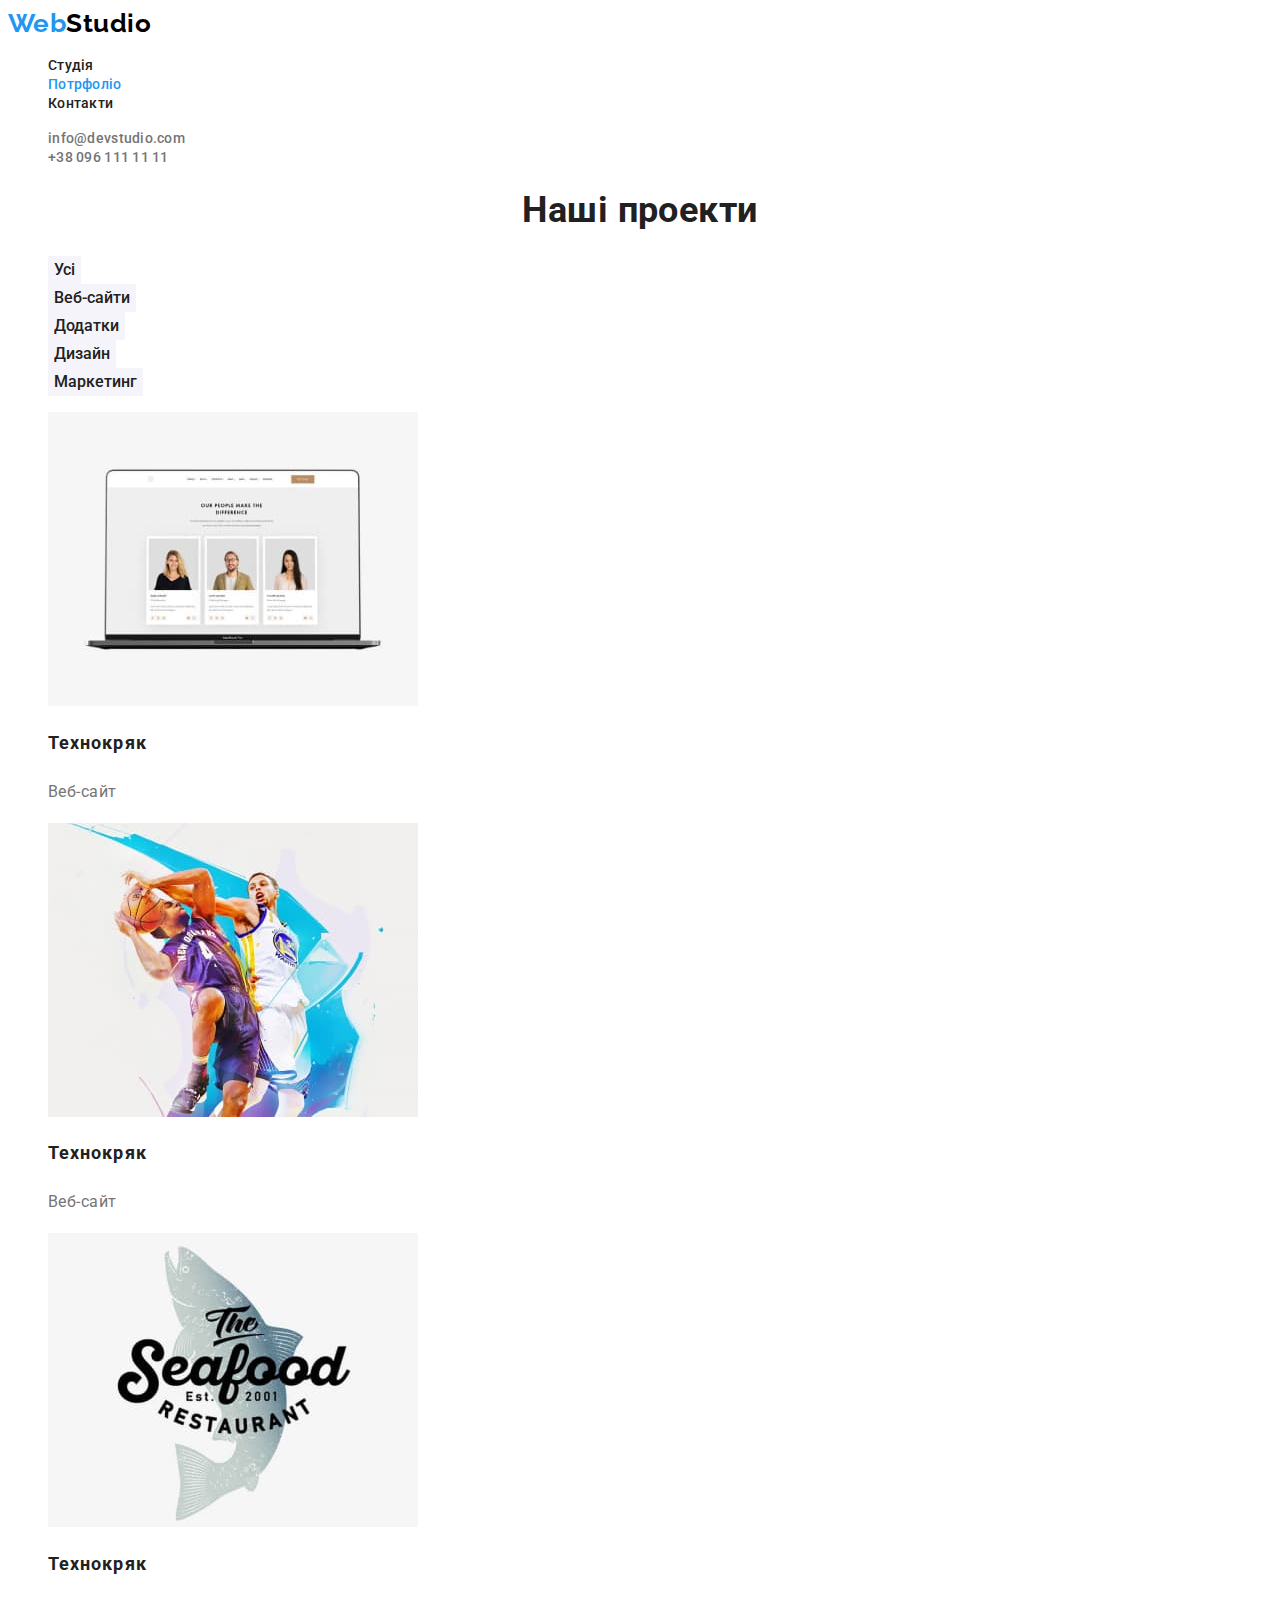
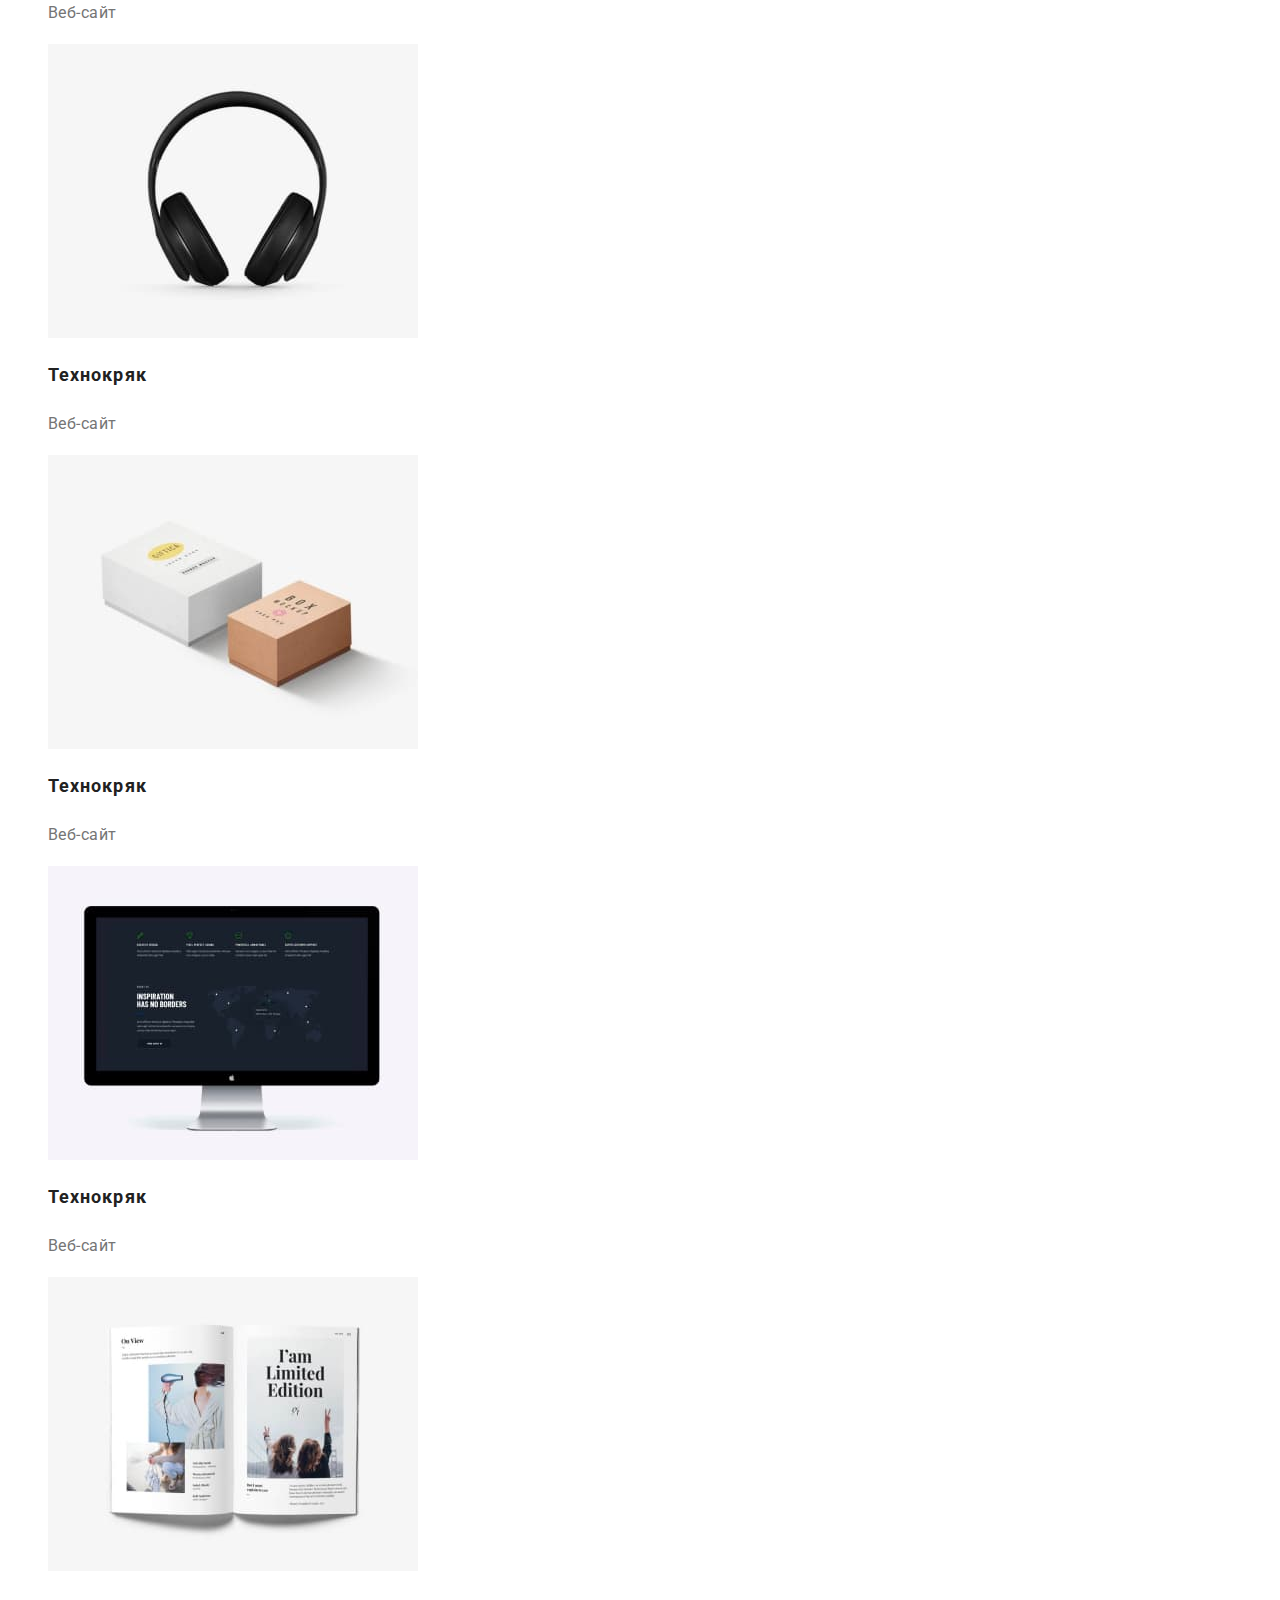
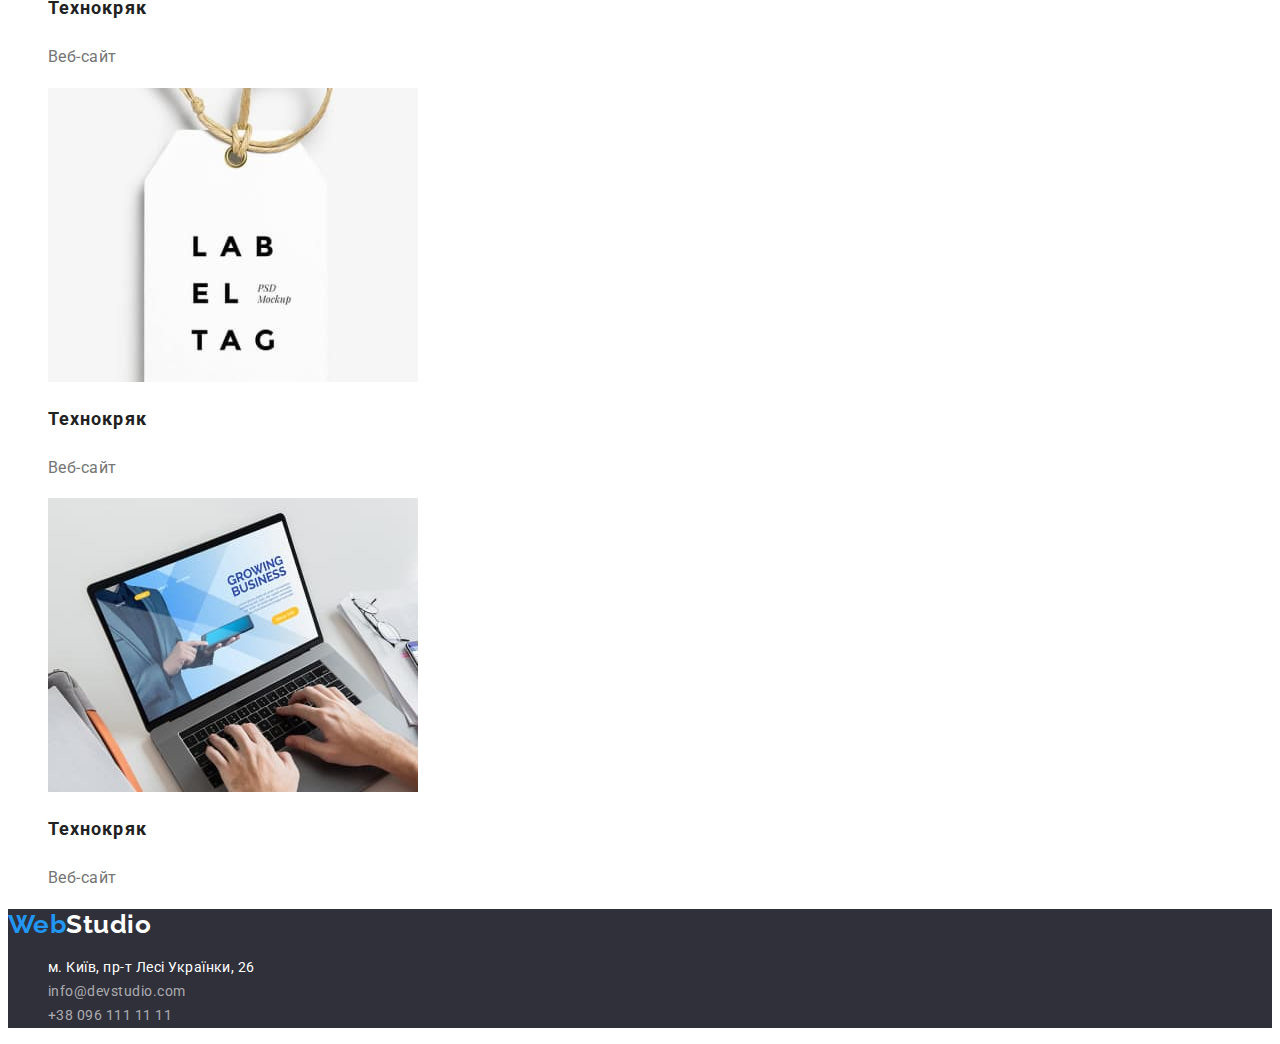
==== portfolio.html @ acb6201a "добавлена копия репозитория" ====
<!DOCTYPE html>
<html lang="uk">
  <head>
    <meta charset="UTF-8" />
    <meta http-equiv="X-UA-Compatible" content="IE=edge" />
    <meta name="viewport" content="width=device-width, initial-scale=1.0" />
    <title>Portfolio</title>
    <link
      href="https://fonts.googleapis.com/css2?family=Raleway:wght@700&family=Roboto:wght@400;500;700;900&display=swap"
      rel="stylesheet"
    />
    <link rel="stylesheet" href="./css/styles.css" />
  </head>
  <body>
    <header>
      <a href="#" class="logo"><span>Web</span>Studio</a>
      <nav>
        <ul class="main-nav list">
          <li><a href="./index.html" class="link">Студія</a></li>
          <li>
            <a href="./portfolio.html" class="link active">Потрфоліо</a>
          </li>
          <li><a href="#" class="link">Контакти</a></li>
        </ul>
      </nav>
      <ul class="contacts list">
        <li>
          <a href="mailto:info@devstudio.com" class="contacts-link"
            >info@devstudio.com</a
          >
        </li>
        <li>
          <a href="tel:+380961111111" class="contacts-link"
            >+38 096 111 11 11</a
          >
        </li>
      </ul>
    </header>

    <main>
      <section class="section portfolio">
        <h1 class="section-title">Наші проекти</h1>
        <ul class="filter list">
          <li><button type="button" class="filter-btn">Усі</button></li>
          <li><button type="button" class="filter-btn">Веб-сайти</button></li>
          <li><button type="button" class="filter-btn">Додатки</button></li>
          <li><button type="button" class="filter-btn">Дизайн</button></li>
          <li><button type="button" class="filter-btn">Маркетинг</button></li>
        </ul>
        <ul class="portfolio-list list">
          <li>
            <a href="#">
              <img src="./image/portfolio/img1.jpg" alt="" width="370" />
              <h2 class="title">Технокряк</h2>
              <p>Веб-сайт</p>
            </a>
          </li>
          <li>
            <a href="#">
              <img src="./image/portfolio/img2.jpg" alt="" width="370" />
              <h2 class="title">Технокряк</h2>
              <p>Веб-сайт</p>
            </a>
          </li>
          <li>
            <a href="#">
              <img src="./image/portfolio/img3.jpg" alt="" width="370" />
              <h2 class="title">Технокряк</h2>
              <p>Веб-сайт</p>
            </a>
          </li>
          <li>
            <a href="#">
              <img src="./image/portfolio/img4.jpg" alt="" width="370" />
              <h2 class="title">Технокряк</h2>
              <p>Веб-сайт</p>
            </a>
          </li>
          <li>
            <a href="#">
              <img src="./image/portfolio/img5.jpg" alt="" width="370" />
              <h2 class="title">Технокряк</h2>
              <p>Веб-сайт</p>
            </a>
          </li>
          <li>
            <a href="#">
              <img src="./image/portfolio/img6.jpg" alt="" width="370" />
              <h2 class="title">Технокряк</h2>
              <p>Веб-сайт</p>
            </a>
          </li>
          <li>
            <a href="#">
              <img src="./image/portfolio/img7.jpg" alt="" width="370" />
              <h2 class="title">Технокряк</h2>
              <p>Веб-сайт</p>
            </a>
          </li>
          <li>
            <a href="#">
              <img src="./image/portfolio/img8.jpg" alt="" width="370" />
              <h2 class="title">Технокряк</h2>
              <p>Веб-сайт</p>
            </a>
          </li>
          <li>
            <a href="#">
              <img src="./image/portfolio/img9.jpg" alt="" width="370" />
              <h2 class="title">Технокряк</h2>
              <p>Веб-сайт</p>
            </a>
          </li>
        </ul>
      </section>
    </main>

    <footer class="footer">
      <a href="#" class="logo footer-logo"><span>Web</span>Studio</a>
      <address>
        <ul class="adress list">
          <li>
            <a
              href="https://goo.gl/maps/8N9khmtmoE5xAhKt7"
              target="_blank"
              rel="noopener noreferrer"
              class="link"
              >м. Київ, пр-т Лесі Українки, 26</a
            >
          </li>
          <li>
            <a href="mailto:info@devstudio.com" class="adress-link link"
              >info@devstudio.com</a
            >
          </li>
          <li>
            <a href="tel:+380961111111" class="adress-link link"
              >+38 096 111 11 11</a
            >
          </li>
        </ul>
      </address>
    </footer>
  </body>
</html>
---- css/styles.css ----
:root {
  --primary-text-color: #757575;
  --title-text-color: #212121;
  --accent-color: #2196f3;
  --white-color: #ffffff;
}

body {
  color: var(--primary-text-color);
  background-color: var(--white-color);
  font-family: Roboto, sans-serif;
  letter-spacing: 0.03em;
}

.list {
  list-style: none;
}

address {
  font-style: normal;
}

button {
  font-family: inherit;
}
/* header */

.logo {
  color: #000000;
  text-decoration: none;
  font-family: Raleway, sans-serif;
  font-weight: 700;
  font-size: 26px;
  line-height: 1.2;
}

.logo span {
  color: var(--accent-color);
}

.main-nav .link {
  color: var(--title-text-color);
  text-decoration: none;
  font-weight: 500;
  font-size: 14px;
  line-height: 1.14;
  letter-spacing: 0.02em;
}

.main-nav .link:hover,
.main-nav .link:focus {
  color: var(--accent-color);
}

.main-nav .active {
  color: var(--accent-color);
}

.contacts-link {
  color: var(--primary-text-color);
  text-decoration: none;
  font-weight: 500;
  font-size: 14px;
  line-height: 1.14;
  letter-spacing: 0.02em;
}

.contacts-link:hover {
  color: var(--accent-color);
}

/* hero */

.hero {
  background-color: #2f303a;
}

.hero-title {
  color: var(--white-color);
  font-family: 'Roboto';
  font-weight: 900;
  font-size: 44px;
  line-height: 1.36;
  text-align: center;
  letter-spacing: 0.06em;
  text-transform: uppercase;
}

.hero-btn {
  color: var(--white-color);
  background-color: var(--accent-color);
  cursor: pointer;
  font-weight: 700;
  font-size: 16px;
  line-height: 1.87;
  letter-spacing: 0.06em;
}

/* privilege */

.section-title {
  color: var(--title-text-color);
  font-family: 'Roboto';
  font-weight: 700;
  font-size: 36px;
  line-height: 1.16;
  text-align: center;
}

.privilege-title {
  color: var(--title-text-color);
  font-weight: 700;
  font-size: 14px;
  line-height: 1.14;
  text-transform: uppercase;
}

.privilege-text {
  font-family: 'Roboto';
  font-size: 14px;
  line-height: 1.71;
}

/* team */

.our-team {
  background-color: #f5f4fa;
}

.team-title {
  color: var(--title-text-color);
  font-weight: 500;
  font-size: 16px;
  line-height: 1.18;
}

.team-text {
  font-size: 16px;
  line-height: 1.18;
}

/* footer */

.footer {
  background-color: #2f303a;
}

.footer-logo {
  color: var(--white-color);
}

.adress .link {
  color: var(--white-color);
  text-decoration: none;
  font-size: 14px;
  line-height: 1.71;
}

.adress .link:hover {
  color: var(--accent-color);
}

.adress .adress-link {
  color: rgba(255, 255, 255, 0.6);
}

/* страница portfolio */

.portfolio {
  background-color: #ffffff;
}

.filter-btn {
  color: var(--title-text-color);
  background-color: #f5f4fa;
  cursor: pointer;
  border: none;
  font-weight: 500;
  font-size: 16px;
  line-height: 1.62;
}

.filter-btn:hover,
.filter-btn:focus {
  color: var(--white-color);
  background-color: var(--accent-color);
  border: none;
}

.portfolio-list .title {
  color: var(--title-text-color);
  font-weight: 700;
  font-size: 18px;
  line-height: 2;
  letter-spacing: 0.06em;
}

.portfolio-list a {
  text-decoration: none;
  color: inherit;
}

.portfolio-list p {
  font-size: 16px;
  line-height: 1.87;
}
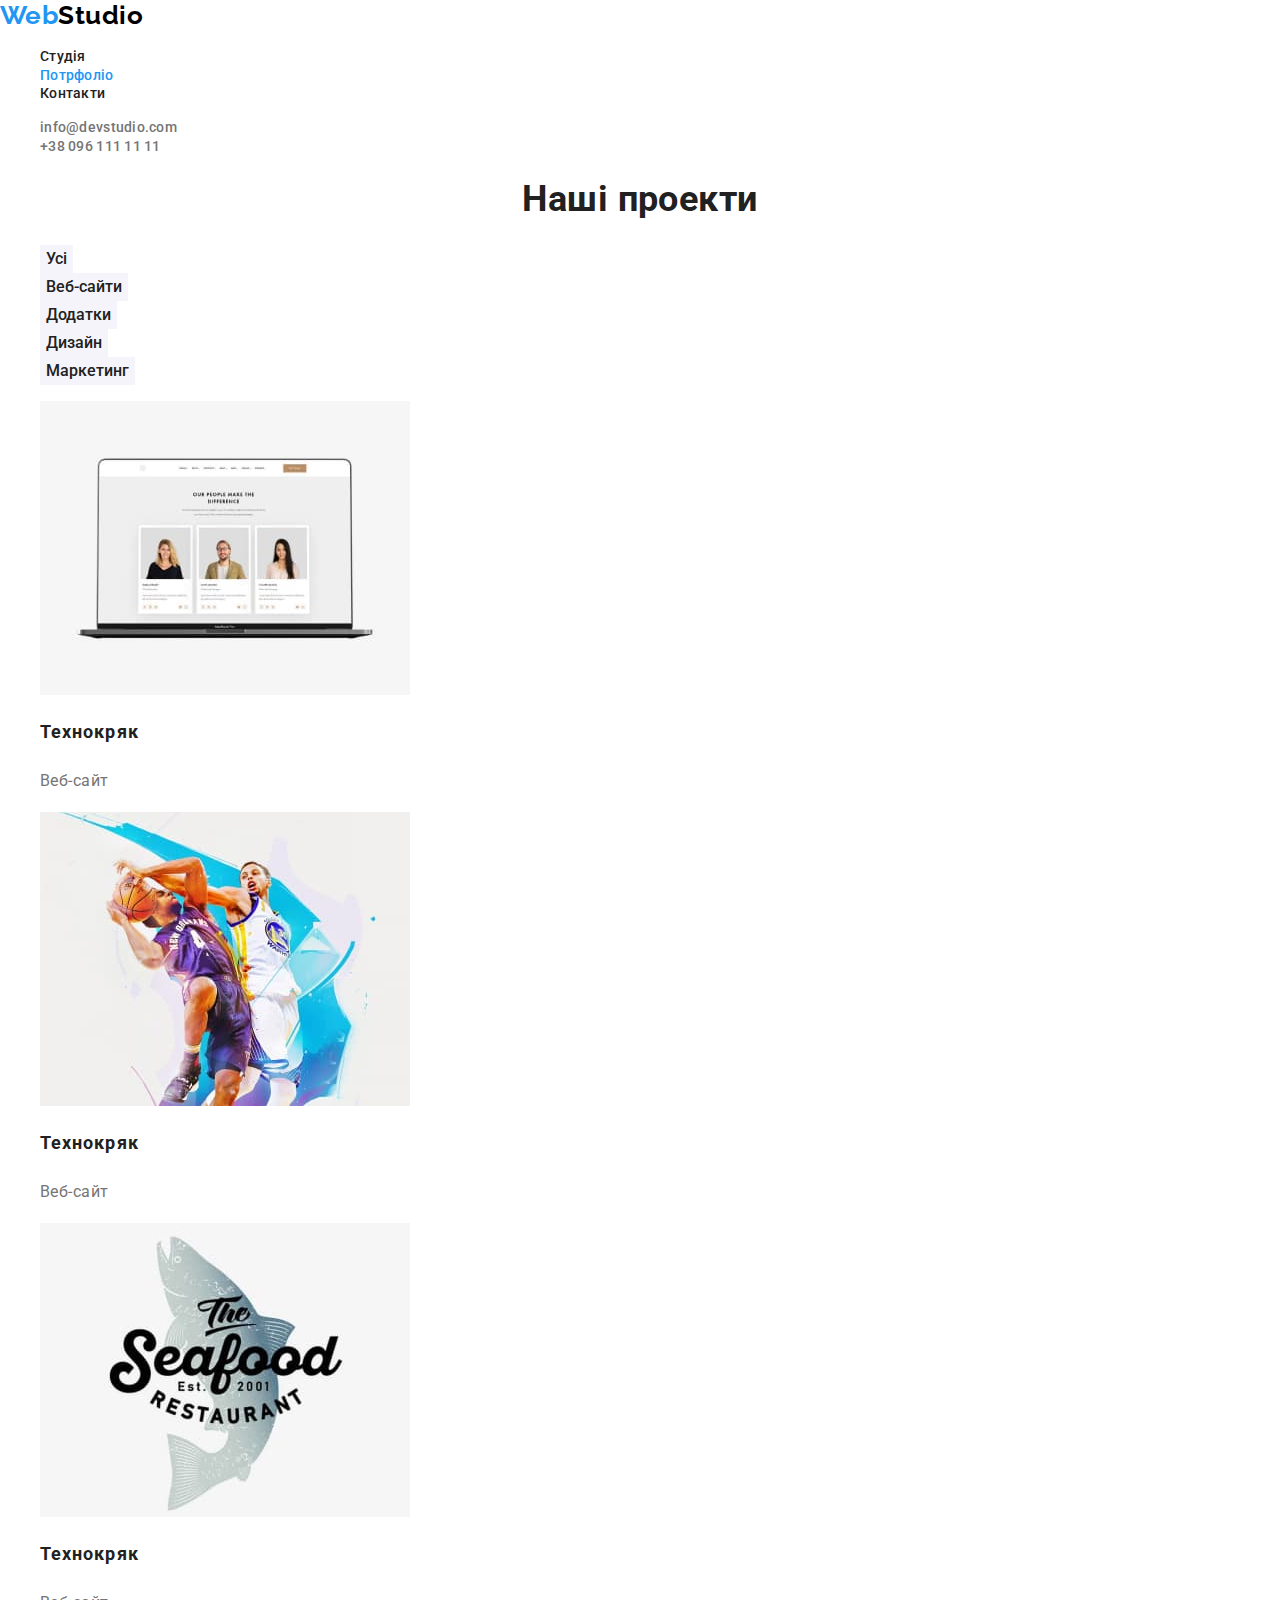
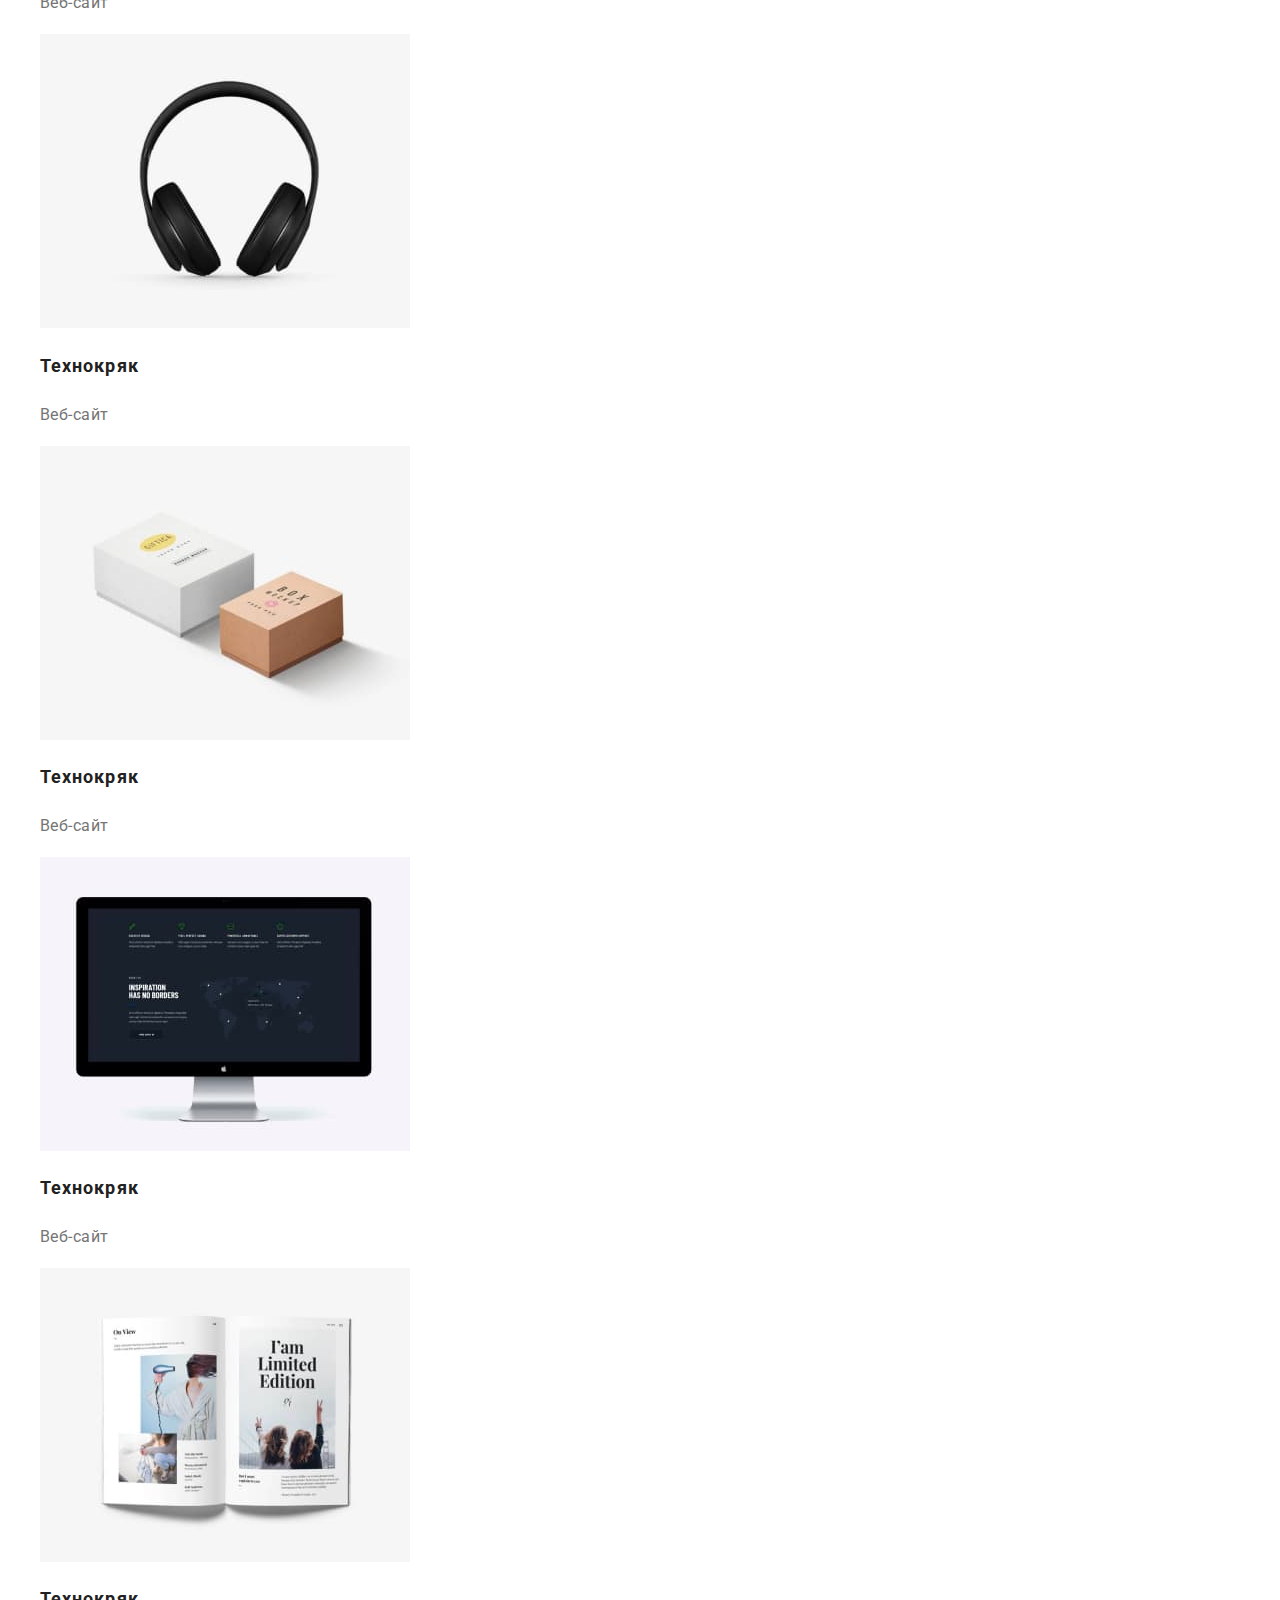
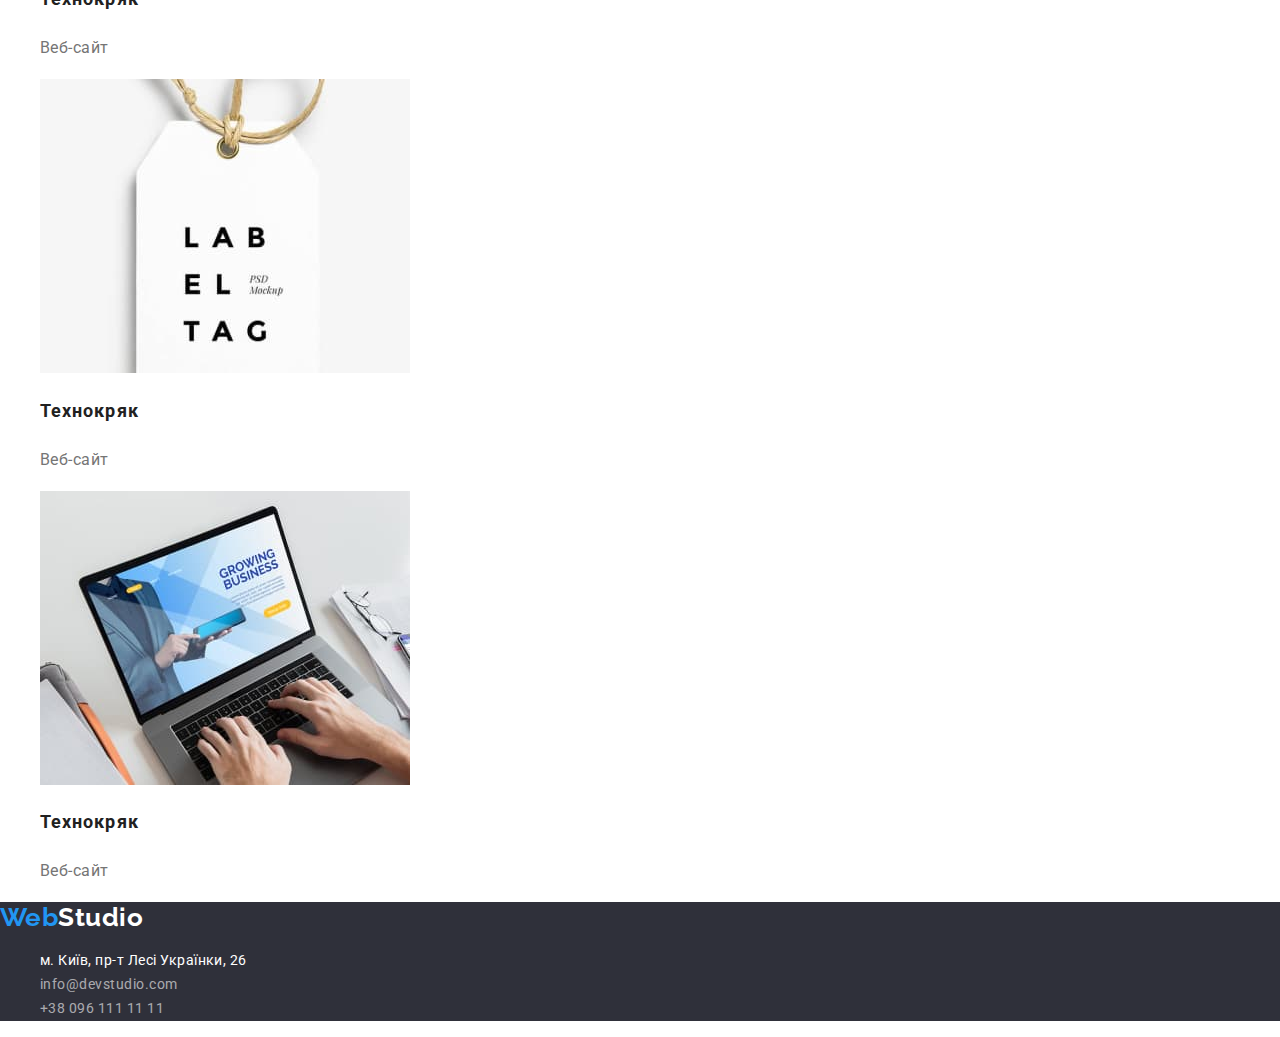
==== commit 9120a1b3: "подключен normalize file" ====
--- a/portfolio.html
+++ b/portfolio.html
@@ -8,6 +8,10 @@
     <link
       href="https://fonts.googleapis.com/css2?family=Raleway:wght@700&family=Roboto:wght@400;500;700;900&display=swap"
       rel="stylesheet"
+    />
+    <link
+      rel="stylesheet"
+      href="https://cdnjs.cloudflare.com/ajax/libs/modern-normalize/1.1.0/modern-normalize.min.css	 "
     />
     <link rel="stylesheet" href="./css/styles.css" />
   </head>
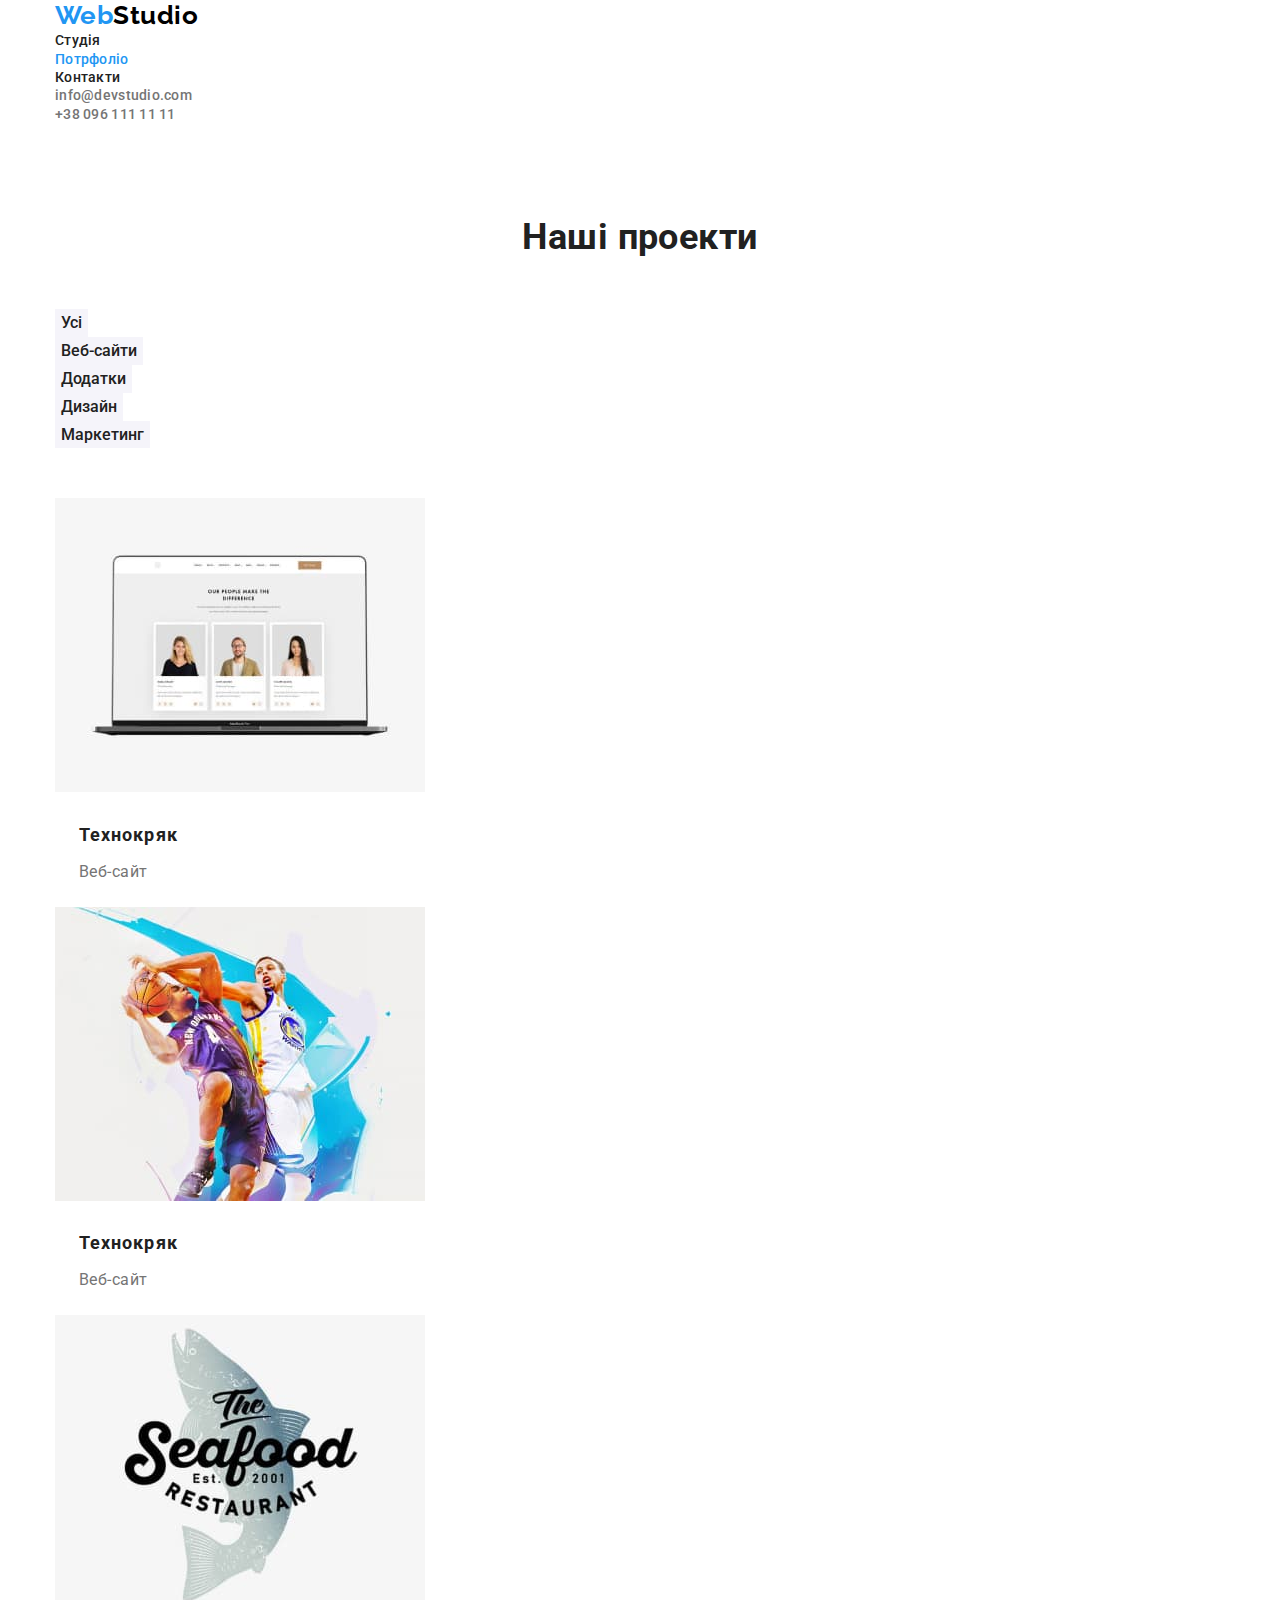
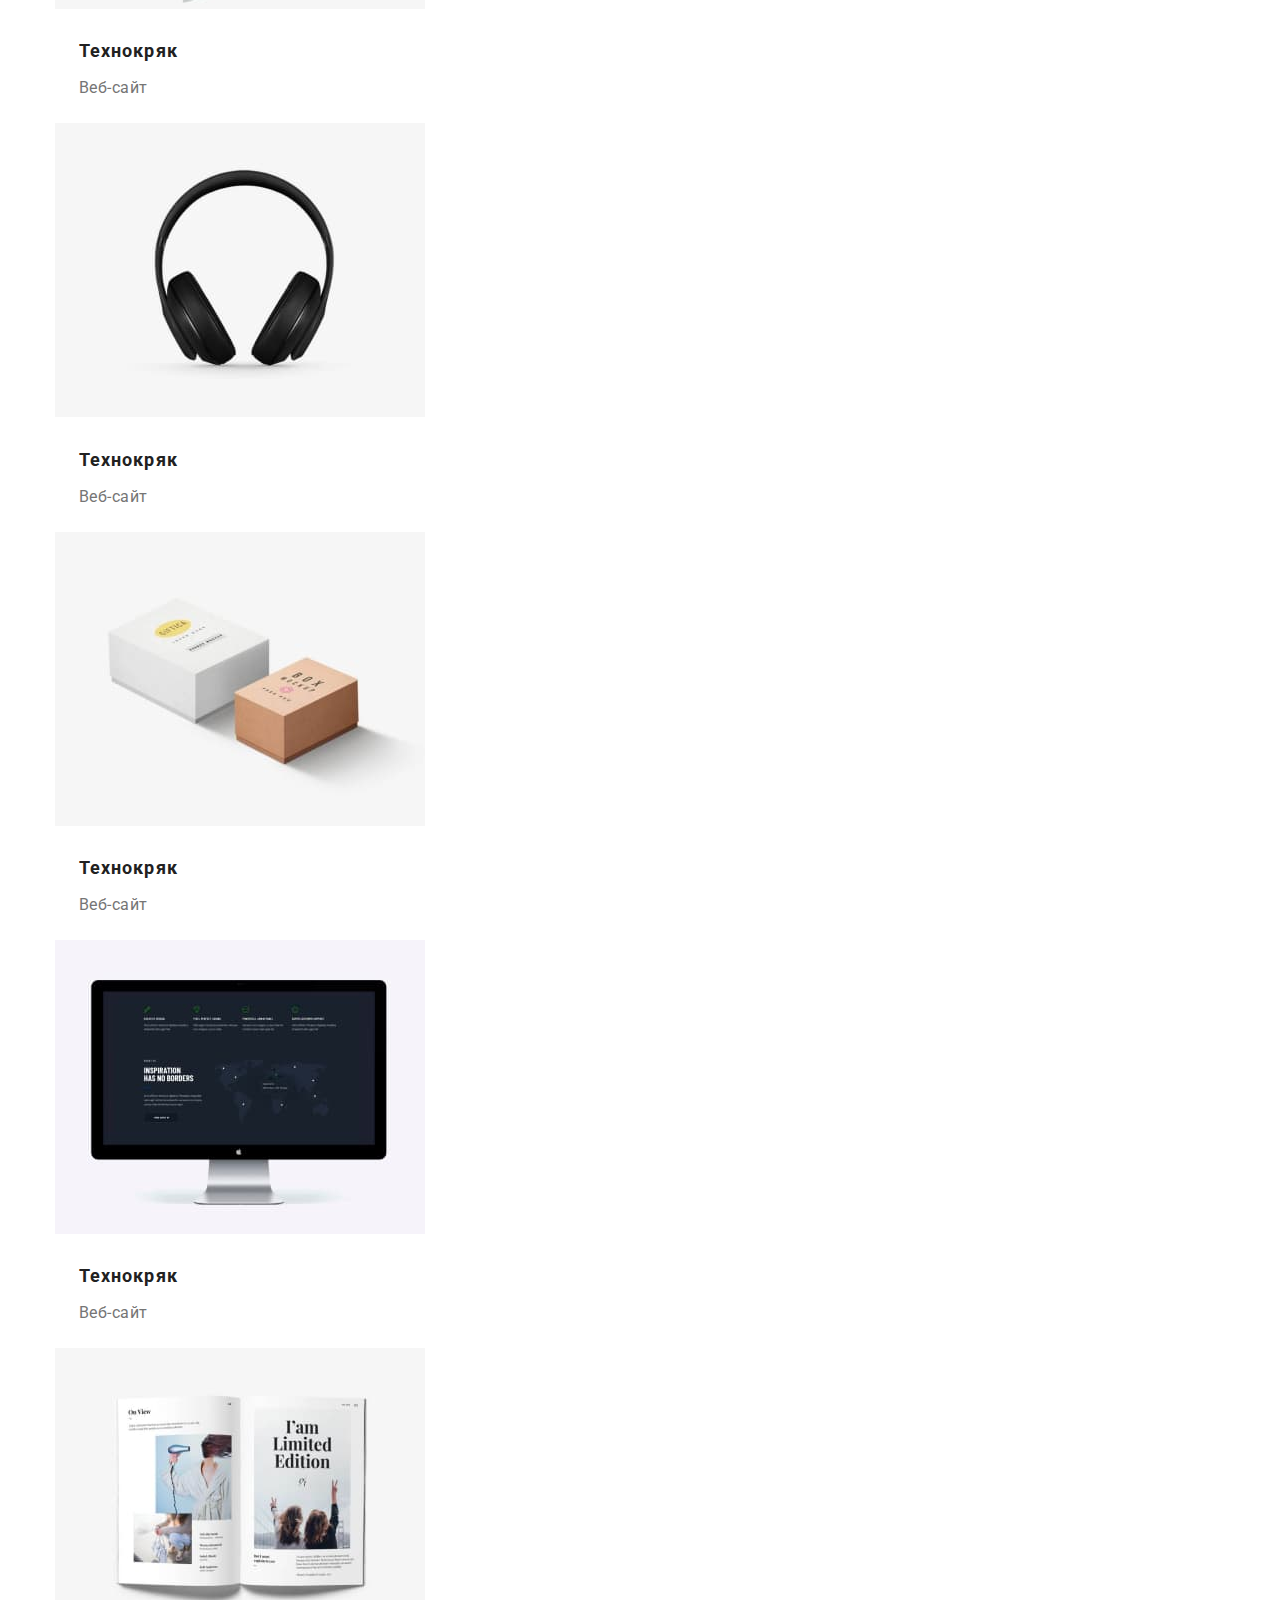
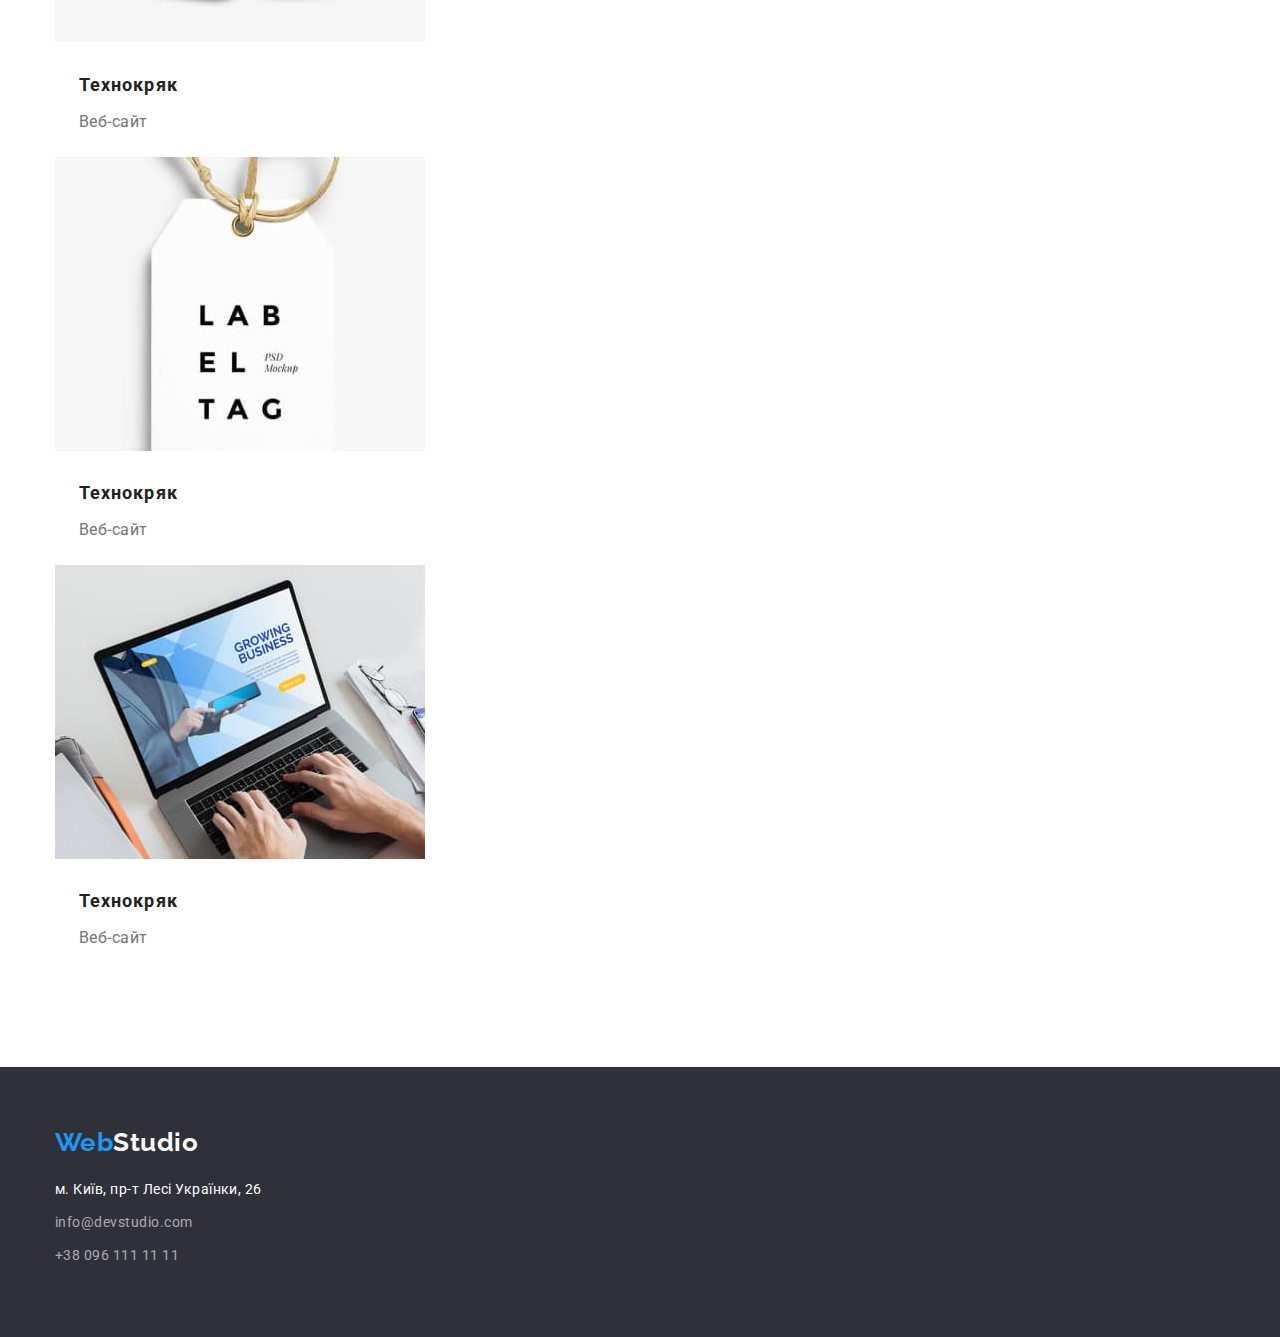
==== commit 7a9fe02c: "стили портфолио" ====
--- a/portfolio.html
+++ b/portfolio.html
@@ -17,133 +17,139 @@
   </head>
   <body>
     <header>
-      <a href="#" class="logo"><span>Web</span>Studio</a>
-      <nav>
-        <ul class="main-nav list">
-          <li><a href="./index.html" class="link">Студія</a></li>
+      <div class="container">
+        <a href="#" class="logo"><span>Web</span>Studio</a>
+        <nav>
+          <ul class="main-nav list">
+            <li><a href="./index.html" class="link">Студія</a></li>
+            <li>
+              <a href="./portfolio.html" class="link active">Потрфоліо</a>
+            </li>
+            <li><a href="#" class="link">Контакти</a></li>
+          </ul>
+        </nav>
+        <ul class="contacts list">
           <li>
-            <a href="./portfolio.html" class="link active">Потрфоліо</a>
+            <a href="mailto:info@devstudio.com" class="contacts-link"
+              >info@devstudio.com</a
+            >
           </li>
-          <li><a href="#" class="link">Контакти</a></li>
+          <li>
+            <a href="tel:+380961111111" class="contacts-link"
+              >+38 096 111 11 11</a
+            >
+          </li>
         </ul>
-      </nav>
-      <ul class="contacts list">
-        <li>
-          <a href="mailto:info@devstudio.com" class="contacts-link"
-            >info@devstudio.com</a
-          >
-        </li>
-        <li>
-          <a href="tel:+380961111111" class="contacts-link"
-            >+38 096 111 11 11</a
-          >
-        </li>
-      </ul>
+      </div>
     </header>
 
     <main>
       <section class="section portfolio">
-        <h1 class="section-title">Наші проекти</h1>
-        <ul class="filter list">
-          <li><button type="button" class="filter-btn">Усі</button></li>
-          <li><button type="button" class="filter-btn">Веб-сайти</button></li>
-          <li><button type="button" class="filter-btn">Додатки</button></li>
-          <li><button type="button" class="filter-btn">Дизайн</button></li>
-          <li><button type="button" class="filter-btn">Маркетинг</button></li>
-        </ul>
-        <ul class="portfolio-list list">
-          <li>
-            <a href="#">
-              <img src="./image/portfolio/img1.jpg" alt="" width="370" />
-              <h2 class="title">Технокряк</h2>
-              <p>Веб-сайт</p>
-            </a>
-          </li>
-          <li>
-            <a href="#">
-              <img src="./image/portfolio/img2.jpg" alt="" width="370" />
-              <h2 class="title">Технокряк</h2>
-              <p>Веб-сайт</p>
-            </a>
-          </li>
-          <li>
-            <a href="#">
-              <img src="./image/portfolio/img3.jpg" alt="" width="370" />
-              <h2 class="title">Технокряк</h2>
-              <p>Веб-сайт</p>
-            </a>
-          </li>
-          <li>
-            <a href="#">
-              <img src="./image/portfolio/img4.jpg" alt="" width="370" />
-              <h2 class="title">Технокряк</h2>
-              <p>Веб-сайт</p>
-            </a>
-          </li>
-          <li>
-            <a href="#">
-              <img src="./image/portfolio/img5.jpg" alt="" width="370" />
-              <h2 class="title">Технокряк</h2>
-              <p>Веб-сайт</p>
-            </a>
-          </li>
-          <li>
-            <a href="#">
-              <img src="./image/portfolio/img6.jpg" alt="" width="370" />
-              <h2 class="title">Технокряк</h2>
-              <p>Веб-сайт</p>
-            </a>
-          </li>
-          <li>
-            <a href="#">
-              <img src="./image/portfolio/img7.jpg" alt="" width="370" />
-              <h2 class="title">Технокряк</h2>
-              <p>Веб-сайт</p>
-            </a>
-          </li>
-          <li>
-            <a href="#">
-              <img src="./image/portfolio/img8.jpg" alt="" width="370" />
-              <h2 class="title">Технокряк</h2>
-              <p>Веб-сайт</p>
-            </a>
-          </li>
-          <li>
-            <a href="#">
-              <img src="./image/portfolio/img9.jpg" alt="" width="370" />
-              <h2 class="title">Технокряк</h2>
-              <p>Веб-сайт</p>
-            </a>
-          </li>
-        </ul>
+        <div class="container">
+          <h1 class="section-title">Наші проекти</h1>
+          <ul class="filter list">
+            <li><button type="button" class="filter-btn">Усі</button></li>
+            <li><button type="button" class="filter-btn">Веб-сайти</button></li>
+            <li><button type="button" class="filter-btn">Додатки</button></li>
+            <li><button type="button" class="filter-btn">Дизайн</button></li>
+            <li><button type="button" class="filter-btn">Маркетинг</button></li>
+          </ul>
+          <ul class="portfolio-list list">
+            <li>
+              <a href="#">
+                <img src="./image/portfolio/img1.jpg" alt="" width="370" />
+                <h2 class="title">Технокряк</h2>
+                <p class="portfolio-text">Веб-сайт</p>
+              </a>
+            </li>
+            <li>
+              <a href="#">
+                <img src="./image/portfolio/img2.jpg" alt="" width="370" />
+                <h2 class="title">Технокряк</h2>
+                <p class="portfolio-text">Веб-сайт</p>
+              </a>
+            </li>
+            <li>
+              <a href="#">
+                <img src="./image/portfolio/img3.jpg" alt="" width="370" />
+                <h2 class="title">Технокряк</h2>
+                <p class="portfolio-text">Веб-сайт</p>
+              </a>
+            </li>
+            <li>
+              <a href="#">
+                <img src="./image/portfolio/img4.jpg" alt="" width="370" />
+                <h2 class="title">Технокряк</h2>
+                <p class="portfolio-text">Веб-сайт</p>
+              </a>
+            </li>
+            <li>
+              <a href="#">
+                <img src="./image/portfolio/img5.jpg" alt="" width="370" />
+                <h2 class="title">Технокряк</h2>
+                <p class="portfolio-text">Веб-сайт</p>
+              </a>
+            </li>
+            <li>
+              <a href="#">
+                <img src="./image/portfolio/img6.jpg" alt="" width="370" />
+                <h2 class="title">Технокряк</h2>
+                <p class="portfolio-text">Веб-сайт</p>
+              </a>
+            </li>
+            <li>
+              <a href="#">
+                <img src="./image/portfolio/img7.jpg" alt="" width="370" />
+                <h2 class="title">Технокряк</h2>
+                <p class="portfolio-text">Веб-сайт</p>
+              </a>
+            </li>
+            <li>
+              <a href="#">
+                <img src="./image/portfolio/img8.jpg" alt="" width="370" />
+                <h2 class="title">Технокряк</h2>
+                <p class="portfolio-text">Веб-сайт</p>
+              </a>
+            </li>
+            <li>
+              <a href="#">
+                <img src="./image/portfolio/img9.jpg" alt="" width="370" />
+                <h2 class="title">Технокряк</h2>
+                <p class="portfolio-text">Веб-сайт</p>
+              </a>
+            </li>
+          </ul>
+        </div>
       </section>
     </main>
 
     <footer class="footer">
-      <a href="#" class="logo footer-logo"><span>Web</span>Studio</a>
-      <address>
-        <ul class="adress list">
-          <li>
-            <a
-              href="https://goo.gl/maps/8N9khmtmoE5xAhKt7"
-              target="_blank"
-              rel="noopener noreferrer"
-              class="link"
-              >м. Київ, пр-т Лесі Українки, 26</a
-            >
-          </li>
-          <li>
-            <a href="mailto:info@devstudio.com" class="adress-link link"
-              >info@devstudio.com</a
-            >
-          </li>
-          <li>
-            <a href="tel:+380961111111" class="adress-link link"
-              >+38 096 111 11 11</a
-            >
-          </li>
-        </ul>
-      </address>
+      <div class="container">
+        <a href="#" class="logo footer-logo"><span>Web</span>Studio</a>
+        <address>
+          <ul class="adress list">
+            <li>
+              <a
+                href="https://goo.gl/maps/8N9khmtmoE5xAhKt7"
+                target="_blank"
+                rel="noopener noreferrer"
+                class="link"
+                >м. Київ, пр-т Лесі Українки, 26</a
+              >
+            </li>
+            <li>
+              <a href="mailto:info@devstudio.com" class="adress-link link"
+                >info@devstudio.com</a
+              >
+            </li>
+            <li>
+              <a href="tel:+380961111111" class="adress-link link"
+                >+38 096 111 11 11</a
+              >
+            </li>
+          </ul>
+        </address>
+      </div>
     </footer>
   </body>
 </html>
--- a/css/styles.css
+++ b/css/styles.css
@@ -14,6 +14,8 @@
 
 .list {
   list-style: none;
+  padding: 0;
+  margin: 0;
 }
 
 address {
@@ -23,6 +25,13 @@
 button {
   font-family: inherit;
 }
+
+.container {
+  width: 1200px;
+  padding: 0px 15px;
+  margin: 0 auto;
+}
+
 /* header */
 
 .logo {
@@ -73,6 +82,8 @@
 
 .hero {
   background-color: #2f303a;
+  text-align: center;
+  margin-bottom: 107px;
 }
 
 .hero-title {
@@ -84,6 +95,8 @@
   text-align: center;
   letter-spacing: 0.06em;
   text-transform: uppercase;
+  margin-top: 0;
+  margin-bottom: 30px;
 }
 
 .hero-btn {
@@ -105,6 +118,8 @@
   font-size: 36px;
   line-height: 1.16;
   text-align: center;
+  margin-top: 0;
+  margin-bottom: 50px;
 }
 
 .privilege-title {
@@ -113,18 +128,31 @@
   font-size: 14px;
   line-height: 1.14;
   text-transform: uppercase;
+  margin-top: 0;
+  margin-bottom: 10px;
 }
 
 .privilege-text {
   font-family: 'Roboto';
   font-size: 14px;
   line-height: 1.71;
+  padding: 0;
+  margin: 0;
+}
+
+.section-mb {
+  margin-bottom: 94px;
 }
 
 /* team */
 
 .our-team {
   background-color: #f5f4fa;
+  padding: 94px 0;
+}
+
+.our-team img {
+  margin-bottom: 30px;
 }
 
 .team-title {
@@ -132,21 +160,32 @@
   font-weight: 500;
   font-size: 16px;
   line-height: 1.18;
+  margin-top: 0;
+  margin-bottom: 10px;
 }
 
 .team-text {
   font-size: 16px;
   line-height: 1.18;
+  margin-top: 0;
+  margin-bottom: 30px;
 }
 
 /* footer */
 
 .footer {
   background-color: #2f303a;
+  padding: 60px 0;
 }
 
 .footer-logo {
-  color: var(--white-color);
+  display: inline-block;
+  color: var(--white-color);
+  margin-bottom: 20px;
+}
+
+.adress li {
+  margin-bottom: 9px;
 }
 
 .adress .link {
@@ -168,6 +207,11 @@
 
 .portfolio {
   background-color: #ffffff;
+  padding: 94px 0;
+}
+
+.filter {
+  margin-bottom: 50px;
 }
 
 .filter-btn {
@@ -193,6 +237,11 @@
   font-size: 18px;
   line-height: 2;
   letter-spacing: 0.06em;
+  margin: 0px 24px 4px 24px;
+}
+
+.portfolio-list img {
+  margin-bottom: 20px;
 }
 
 .portfolio-list a {
@@ -204,3 +253,7 @@
   font-size: 16px;
   line-height: 1.87;
 }
+
+.portfolio-text {
+  margin: 0 24px 20px 24px;
+}
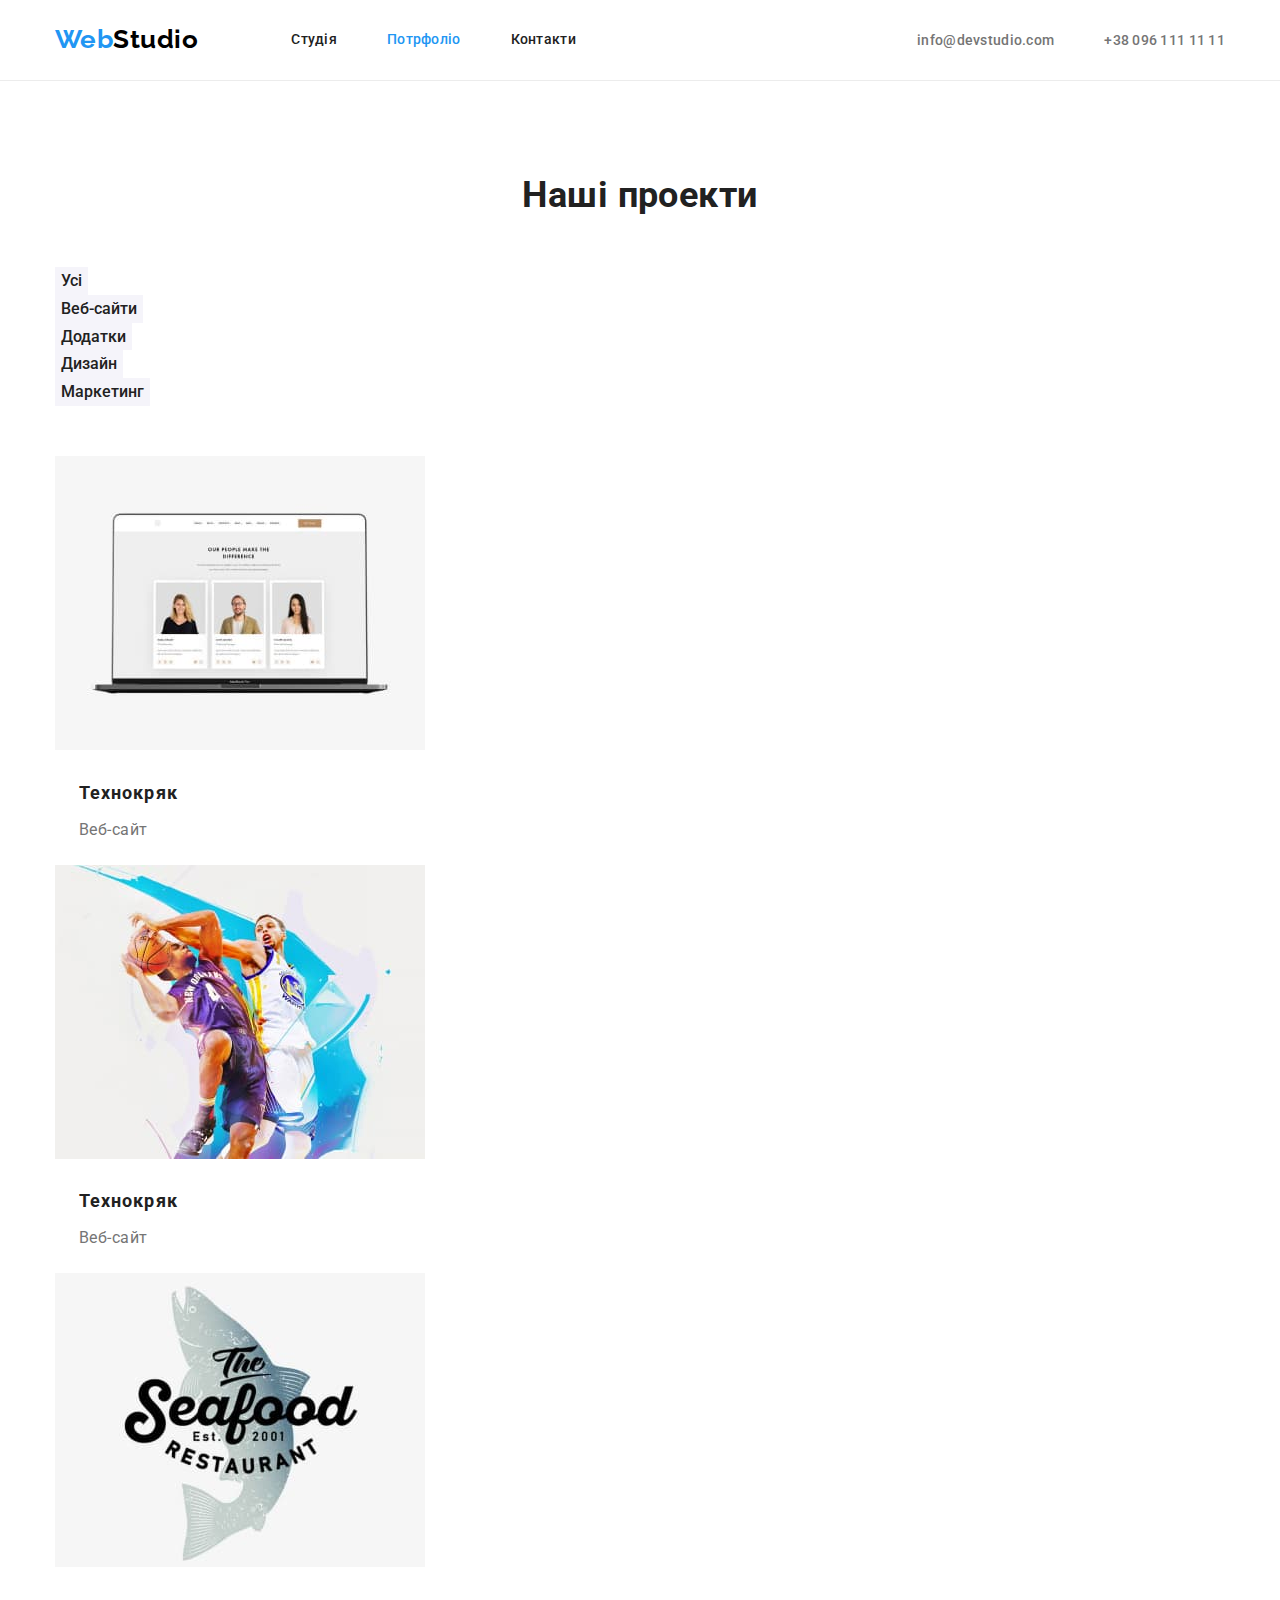
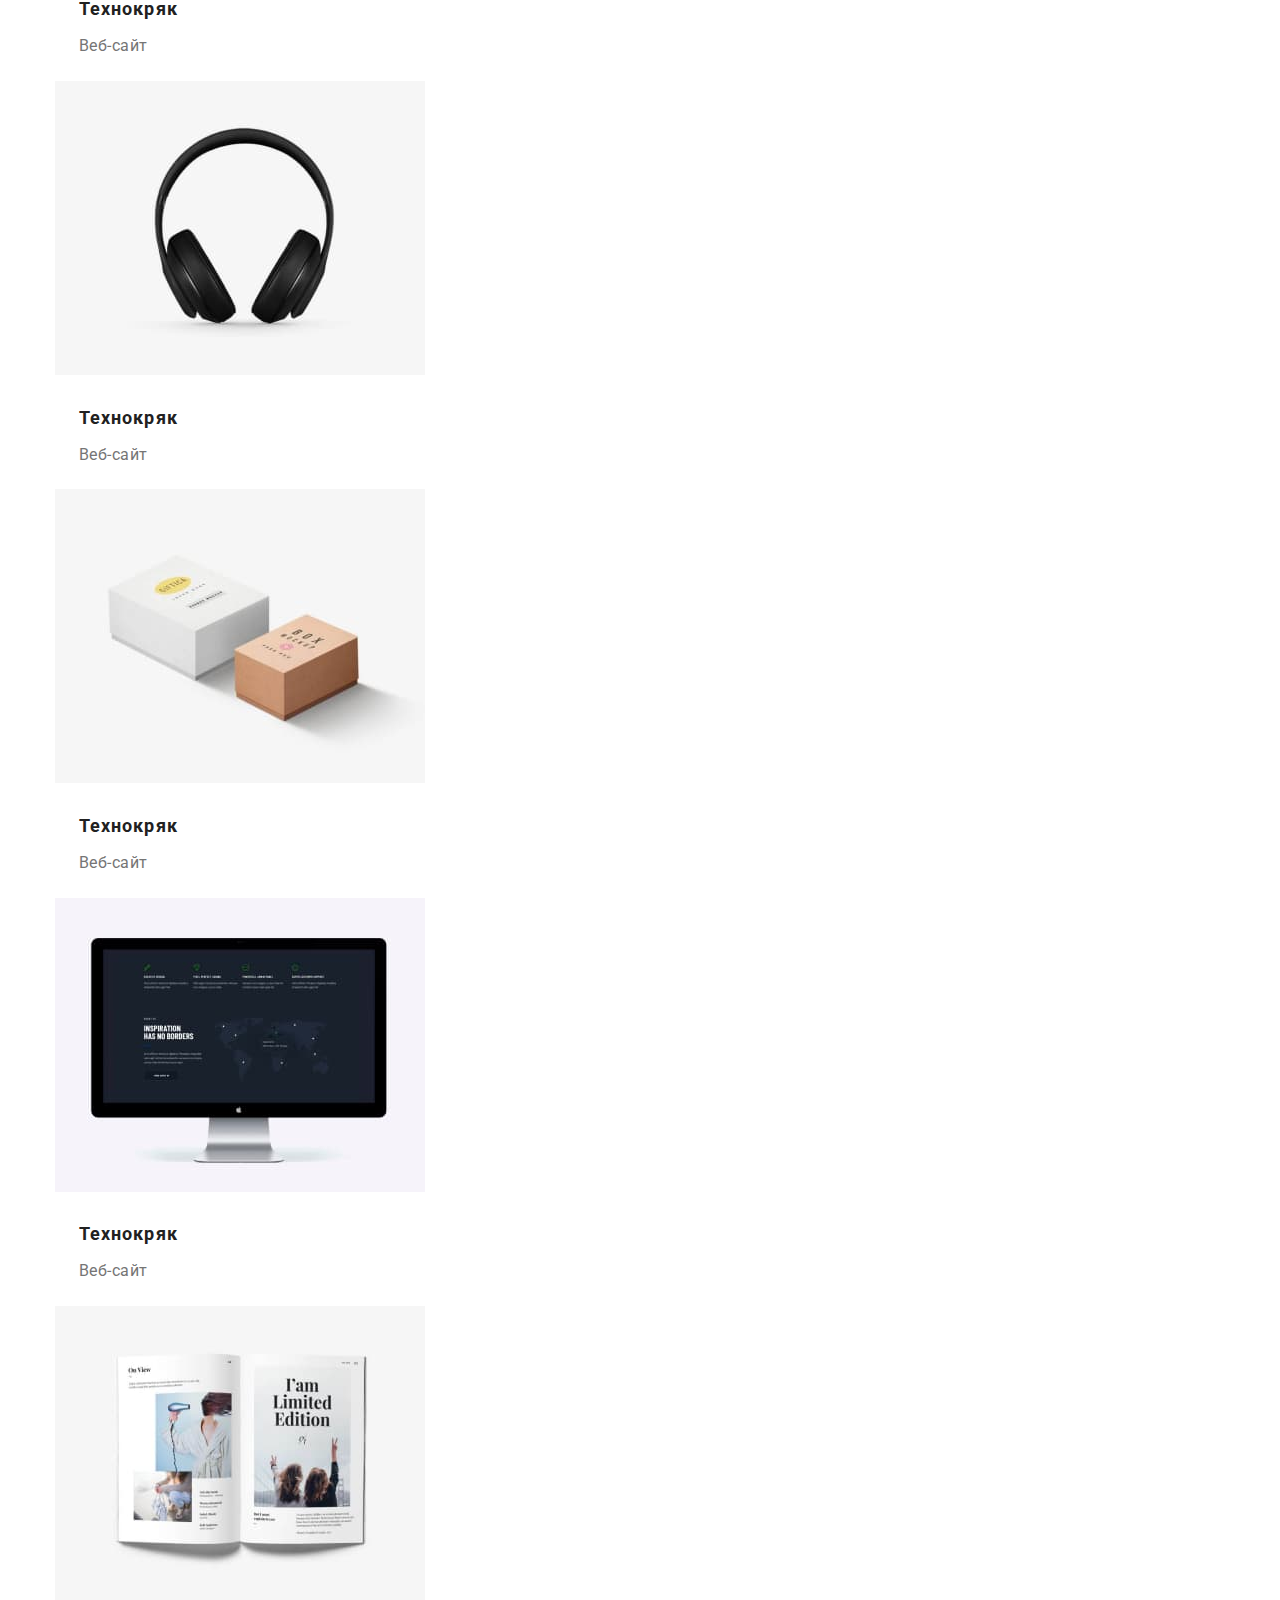
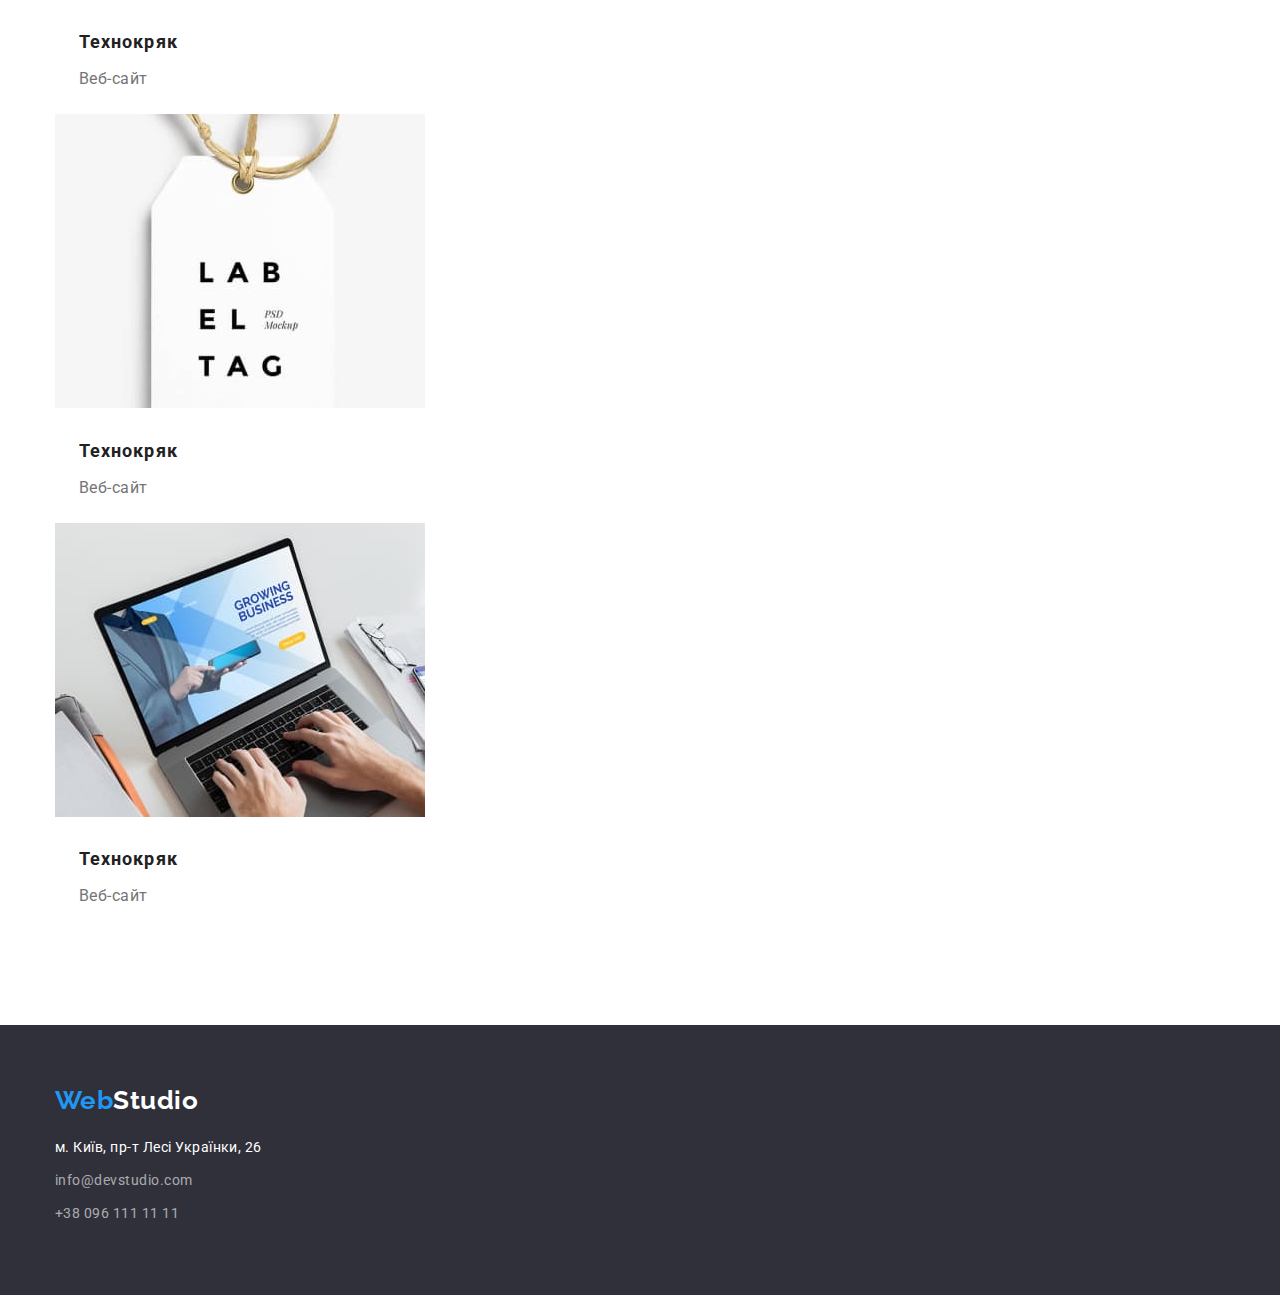
==== commit 0585dfeb: "стили главной страницы" ====
--- a/portfolio.html
+++ b/portfolio.html
@@ -16,25 +16,25 @@
     <link rel="stylesheet" href="./css/styles.css" />
   </head>
   <body>
-    <header>
+    <header class="header">
       <div class="container">
         <a href="#" class="logo"><span>Web</span>Studio</a>
         <nav>
           <ul class="main-nav list">
-            <li><a href="./index.html" class="link">Студія</a></li>
-            <li>
-              <a href="./portfolio.html" class="link active">Потрфоліо</a>
+            <li class="item"><a href="./index.html" class="link">Студія</a></li>
+            <li class="item">
+              <a href="#" class="link active">Потрфоліо</a>
             </li>
-            <li><a href="#" class="link">Контакти</a></li>
+            <li class="item"><a href="#" class="link">Контакти</a></li>
           </ul>
         </nav>
         <ul class="contacts list">
-          <li>
+          <li class="item">
             <a href="mailto:info@devstudio.com" class="contacts-link"
               >info@devstudio.com</a
             >
           </li>
-          <li>
+          <li class="item">
             <a href="tel:+380961111111" class="contacts-link"
               >+38 096 111 11 11</a
             >
--- a/css/styles.css
+++ b/css/styles.css
@@ -32,9 +32,37 @@
   margin: 0 auto;
 }
 
+.section {
+  padding: 94px 0px;
+}
+
+.visually-hidden {
+  position: absolute;
+  width: 1px;
+  height: 1px;
+  margin: -1px;
+  border: 0;
+  padding: 0;
+
+  white-space: nowrap;
+  clip-path: inset(100%);
+  clip: rect(0 0 0 0);
+  overflow: hidden;
+}
+
 /* header */
 
+.header {
+  border-bottom: 1px solid #ececec;
+}
+
+.header .container {
+  display: flex;
+  align-items: center;
+}
+
 .logo {
+  margin-right: 93px;
   color: #000000;
   text-decoration: none;
   font-family: Raleway, sans-serif;
@@ -47,7 +75,18 @@
   color: var(--accent-color);
 }
 
+.main-nav {
+  display: flex;
+}
+
+.main-nav .item + .item {
+  margin-left: 50px;
+}
+
 .main-nav .link {
+  display: block;
+  padding-top: 32px;
+  padding-bottom: 32px;
   color: var(--title-text-color);
   text-decoration: none;
   font-weight: 500;
@@ -63,6 +102,15 @@
 
 .main-nav .active {
   color: var(--accent-color);
+}
+
+.contacts {
+  display: flex;
+  margin-left: auto;
+}
+
+.contacts .item:not(:first-child) {
+  margin-left: 50px;
 }
 
 .contacts-link {
@@ -83,7 +131,6 @@
 .hero {
   background-color: #2f303a;
   text-align: center;
-  margin-bottom: 107px;
 }
 
 .hero-title {
@@ -111,6 +158,23 @@
 
 /* privilege */
 
+.privilege {
+  padding-top: 107px;
+}
+
+.privilege-list {
+  display: flex;
+}
+
+.privilege-item {
+  max-width: calc((100% - 90px) / 4);
+  margin-right: 30px;
+}
+
+.privilege-item:last-of-type {
+  margin-right: 0;
+}
+
 .section-title {
   color: var(--title-text-color);
   font-family: 'Roboto';
@@ -140,8 +204,19 @@
   margin: 0;
 }
 
-.section-mb {
-  margin-bottom: 94px;
+/* examples */
+
+.examples {
+  display: flex;
+}
+
+.examples-item {
+  width: calc((100% - 60px) / 3);
+  margin-right: 30px;
+}
+
+.examples-item:last-of-type {
+  margin-right: 0;
 }
 
 /* team */
@@ -151,11 +226,26 @@
   padding: 94px 0;
 }
 
+.our-team-list {
+  display: flex;
+}
+
+.our-team-item {
+  width: calc((100% - 90px) / 4);
+  margin-right: 30px;
+  background-color: var(--white-color);
+  text-align: center;
+}
+
+.our-team-item:last-of-type {
+  margin-right: 0;
+}
+
 .our-team img {
   margin-bottom: 30px;
 }
 
-.team-title {
+.our-team-title {
   color: var(--title-text-color);
   font-weight: 500;
   font-size: 16px;
@@ -164,7 +254,7 @@
   margin-bottom: 10px;
 }
 
-.team-text {
+.our-team-text {
   font-size: 16px;
   line-height: 1.18;
   margin-top: 0;
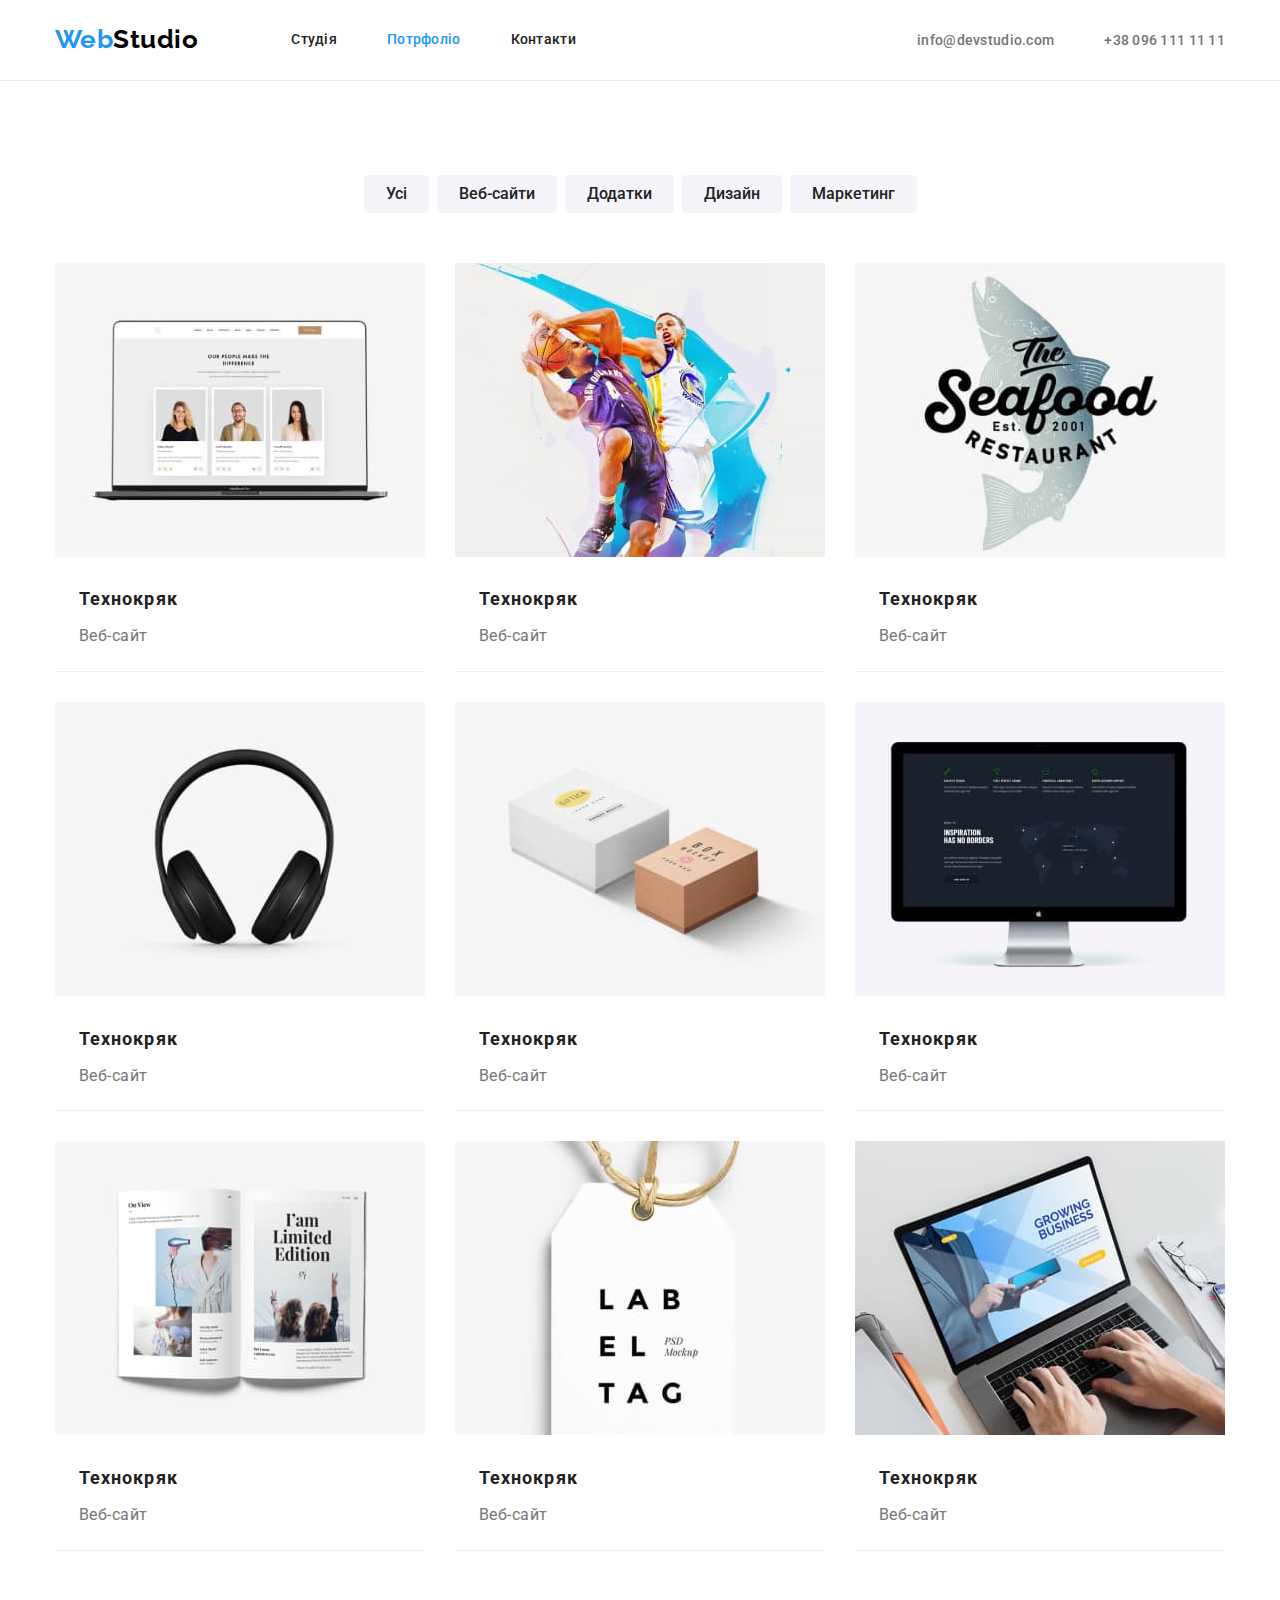
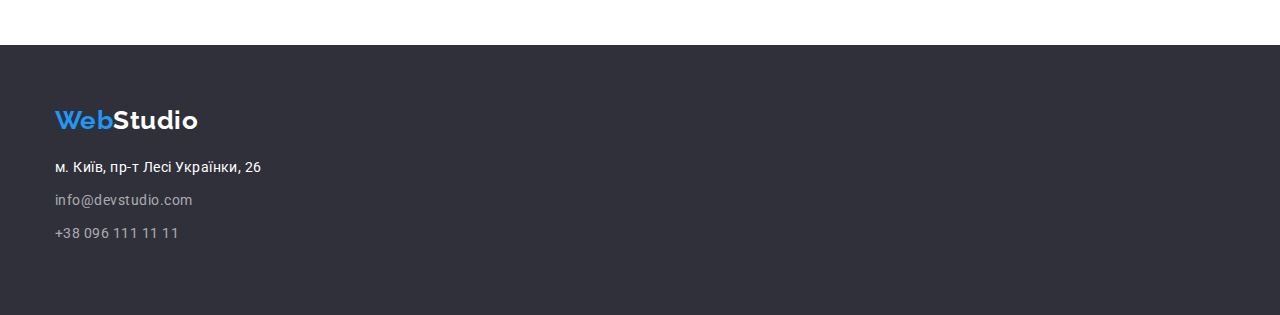
==== commit 81ed9897: "стили страницы портфолио" ====
--- a/portfolio.html
+++ b/portfolio.html
@@ -46,75 +46,85 @@
     <main>
       <section class="section portfolio">
         <div class="container">
-          <h1 class="section-title">Наші проекти</h1>
+          <h1 class="section-title visually-hidden">Наші проекти</h1>
           <ul class="filter list">
-            <li><button type="button" class="filter-btn">Усі</button></li>
-            <li><button type="button" class="filter-btn">Веб-сайти</button></li>
-            <li><button type="button" class="filter-btn">Додатки</button></li>
-            <li><button type="button" class="filter-btn">Дизайн</button></li>
-            <li><button type="button" class="filter-btn">Маркетинг</button></li>
+            <li class="filter-item">
+              <button type="button" class="filter-btn">Усі</button>
+            </li>
+            <li class="filter-item">
+              <button type="button" class="filter-btn">Веб-сайти</button>
+            </li>
+            <li class="filter-item">
+              <button type="button" class="filter-btn">Додатки</button>
+            </li>
+            <li class="filter-item">
+              <button type="button" class="filter-btn">Дизайн</button>
+            </li>
+            <li class="filter-item">
+              <button type="button" class="filter-btn">Маркетинг</button>
+            </li>
           </ul>
           <ul class="portfolio-list list">
-            <li>
-              <a href="#">
+            <li class="portfolio-item">
+              <a href="#" class="portfolio-link">
                 <img src="./image/portfolio/img1.jpg" alt="" width="370" />
-                <h2 class="title">Технокряк</h2>
+                <h2 class="portfolio-title">Технокряк</h2>
                 <p class="portfolio-text">Веб-сайт</p>
               </a>
             </li>
-            <li>
-              <a href="#">
+            <li class="portfolio-item">
+              <a href="#" class="portfolio-link">
                 <img src="./image/portfolio/img2.jpg" alt="" width="370" />
-                <h2 class="title">Технокряк</h2>
+                <h2 class="portfolio-title">Технокряк</h2>
                 <p class="portfolio-text">Веб-сайт</p>
               </a>
             </li>
-            <li>
-              <a href="#">
+            <li class="portfolio-item">
+              <a href="#" class="portfolio-link">
                 <img src="./image/portfolio/img3.jpg" alt="" width="370" />
-                <h2 class="title">Технокряк</h2>
+                <h2 class="portfolio-title">Технокряк</h2>
                 <p class="portfolio-text">Веб-сайт</p>
               </a>
             </li>
-            <li>
-              <a href="#">
+            <li class="portfolio-item">
+              <a href="#" class="portfolio-link">
                 <img src="./image/portfolio/img4.jpg" alt="" width="370" />
-                <h2 class="title">Технокряк</h2>
+                <h2 class="portfolio-title">Технокряк</h2>
                 <p class="portfolio-text">Веб-сайт</p>
               </a>
             </li>
-            <li>
-              <a href="#">
+            <li class="portfolio-item">
+              <a href="#" class="portfolio-link">
                 <img src="./image/portfolio/img5.jpg" alt="" width="370" />
-                <h2 class="title">Технокряк</h2>
+                <h2 class="portfolio-title">Технокряк</h2>
                 <p class="portfolio-text">Веб-сайт</p>
               </a>
             </li>
-            <li>
-              <a href="#">
+            <li class="portfolio-item">
+              <a href="#" class="portfolio-link">
                 <img src="./image/portfolio/img6.jpg" alt="" width="370" />
-                <h2 class="title">Технокряк</h2>
+                <h2 class="portfolio-title">Технокряк</h2>
                 <p class="portfolio-text">Веб-сайт</p>
               </a>
             </li>
-            <li>
-              <a href="#">
+            <li class="portfolio-item">
+              <a href="#" class="portfolio-link">
                 <img src="./image/portfolio/img7.jpg" alt="" width="370" />
-                <h2 class="title">Технокряк</h2>
+                <h2 class="portfolio-title">Технокряк</h2>
                 <p class="portfolio-text">Веб-сайт</p>
               </a>
             </li>
-            <li>
-              <a href="#">
+            <li class="portfolio-item">
+              <a href="#" class="portfolio-link">
                 <img src="./image/portfolio/img8.jpg" alt="" width="370" />
-                <h2 class="title">Технокряк</h2>
+                <h2 class="portfolio-title">Технокряк</h2>
                 <p class="portfolio-text">Веб-сайт</p>
               </a>
             </li>
-            <li>
-              <a href="#">
+            <li class="portfolio-item">
+              <a href="#" class="portfolio-link">
                 <img src="./image/portfolio/img9.jpg" alt="" width="370" />
-                <h2 class="title">Технокряк</h2>
+                <h2 class="portfolio-title">Технокряк</h2>
                 <p class="portfolio-text">Веб-сайт</p>
               </a>
             </li>
--- a/css/styles.css
+++ b/css/styles.css
@@ -147,6 +147,7 @@
 }
 
 .hero-btn {
+  padding: 10px 32px;
   color: var(--white-color);
   background-color: var(--accent-color);
   cursor: pointer;
@@ -154,6 +155,8 @@
   font-size: 16px;
   line-height: 1.87;
   letter-spacing: 0.06em;
+  box-shadow: 0px 4px 4px rgba(0, 0, 0, 0.15);
+  border-radius: 4px;
 }
 
 /* privilege */
@@ -302,6 +305,16 @@
 
 .filter {
   margin-bottom: 50px;
+  display: flex;
+  justify-content: center;
+}
+
+.filter-item {
+  margin-right: 8px;
+}
+
+.filter-item:last-of-type {
+  margin-right: 0;
 }
 
 .filter-btn {
@@ -312,6 +325,8 @@
   font-weight: 500;
   font-size: 16px;
   line-height: 1.62;
+  padding: 6px 22px;
+  border-radius: 4px;
 }
 
 .filter-btn:hover,
@@ -319,9 +334,27 @@
   color: var(--white-color);
   background-color: var(--accent-color);
   border: none;
-}
-
-.portfolio-list .title {
+  box-shadow: 0px 3px 1px rgba(0, 0, 0, 0.1), 0px 1px 2px rgba(0, 0, 0, 0.08),
+    0px 2px 2px rgba(0, 0, 0, 0.12);
+}
+
+.portfolio-list {
+  display: flex;
+  flex-wrap: wrap;
+  margin: -15px;
+}
+
+.portfolio-item {
+  width: calc((100% - 90px) / 3);
+  margin: 15px;
+  border-bottom: 1px #eeeeee solid;
+}
+
+.portfolio-link {
+  display: inline-block;
+}
+
+.portfolio-title {
   color: var(--title-text-color);
   font-weight: 700;
   font-size: 18px;
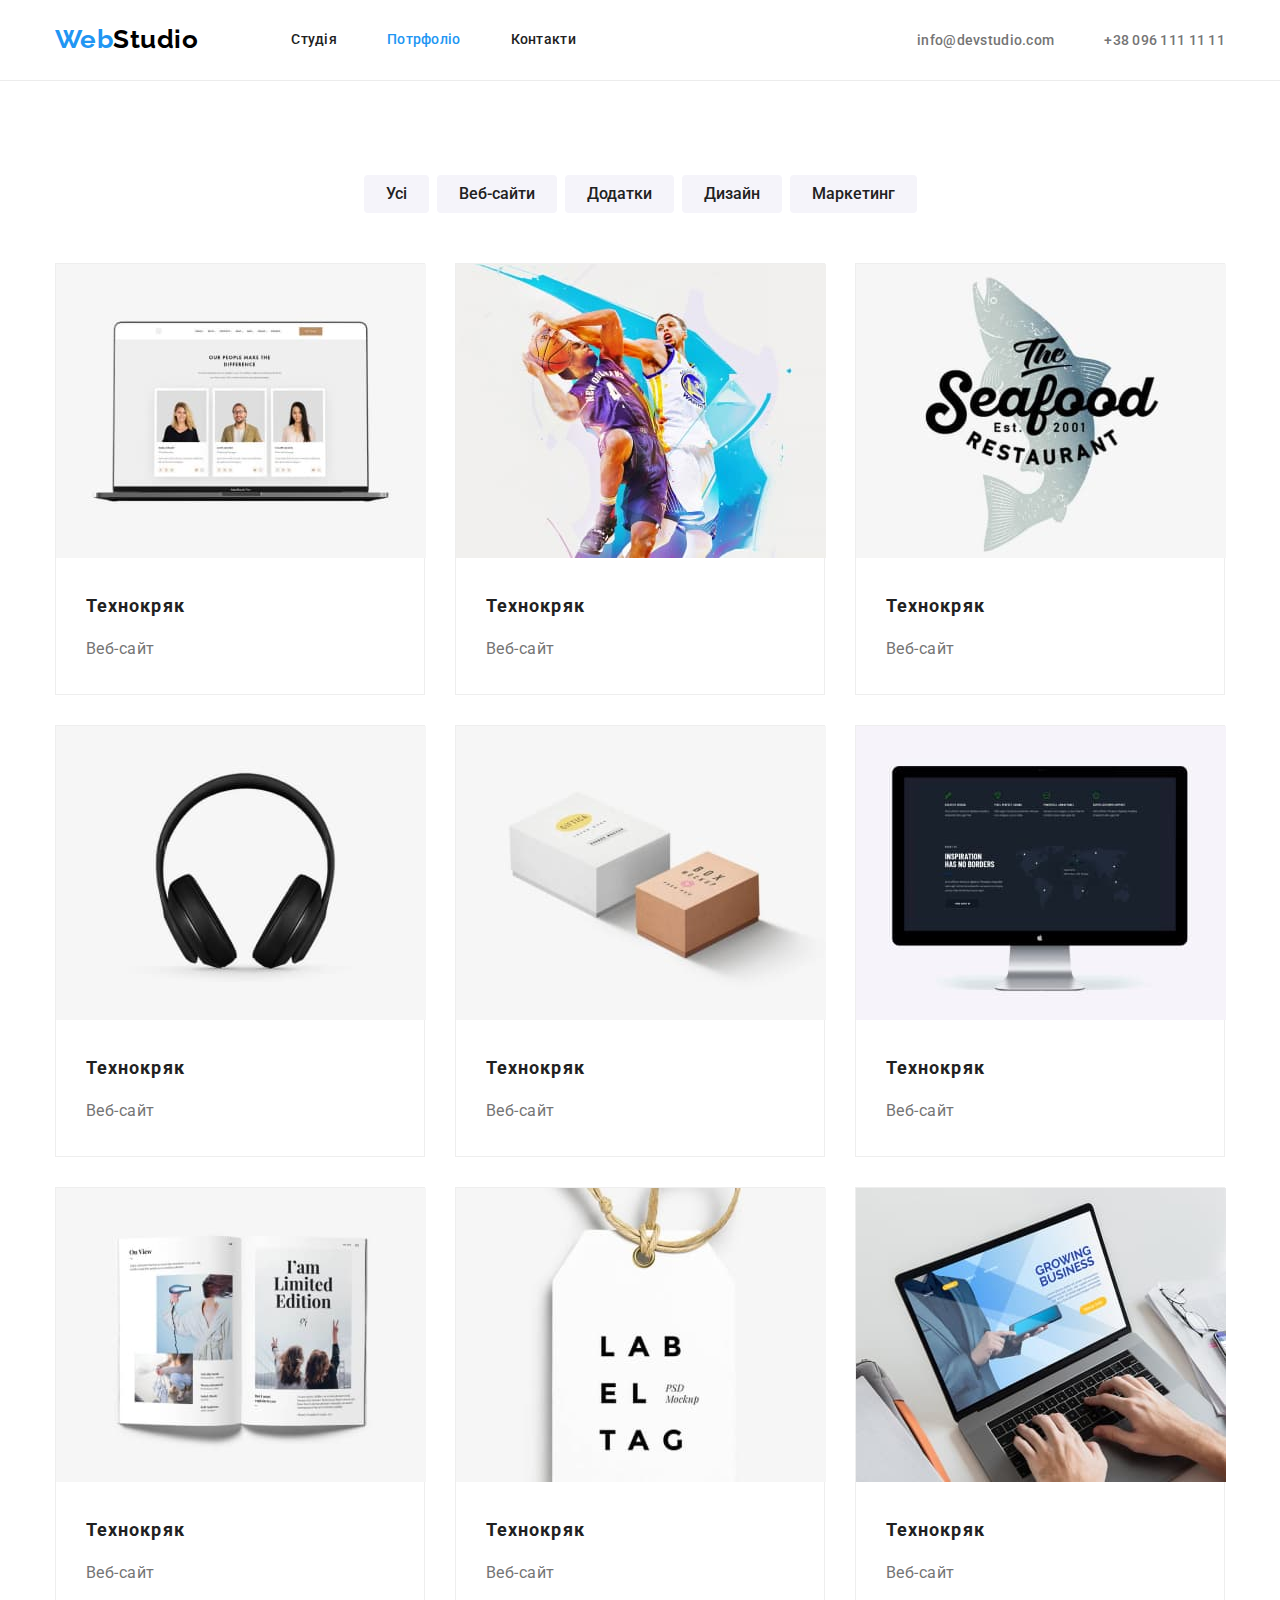
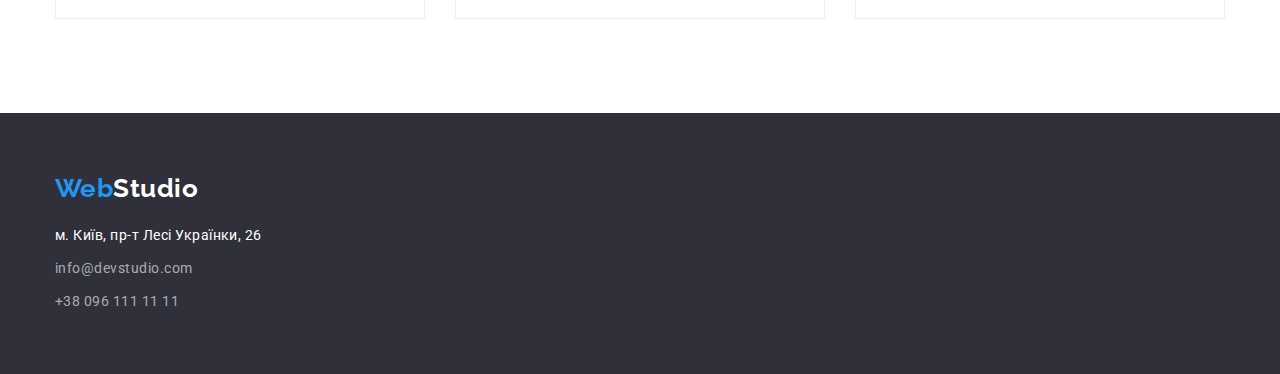
==== commit cb9cd1e2: "исправлены стили портфолио" ====
--- a/portfolio.html
+++ b/portfolio.html
@@ -68,64 +68,82 @@
             <li class="portfolio-item">
               <a href="#" class="portfolio-link">
                 <img src="./image/portfolio/img1.jpg" alt="" width="370" />
-                <h2 class="portfolio-title">Технокряк</h2>
-                <p class="portfolio-text">Веб-сайт</p>
+                <div class="portfolio-work">
+                  <h2 class="portfolio-title">Технокряк</h2>
+                  <p class="portfolio-text">Веб-сайт</p>
+                </div>
               </a>
             </li>
             <li class="portfolio-item">
               <a href="#" class="portfolio-link">
                 <img src="./image/portfolio/img2.jpg" alt="" width="370" />
-                <h2 class="portfolio-title">Технокряк</h2>
-                <p class="portfolio-text">Веб-сайт</p>
+                <div class="portfolio-work">
+                  <h2 class="portfolio-title">Технокряк</h2>
+                  <p class="portfolio-text">Веб-сайт</p>
+                </div>
               </a>
             </li>
             <li class="portfolio-item">
               <a href="#" class="portfolio-link">
                 <img src="./image/portfolio/img3.jpg" alt="" width="370" />
-                <h2 class="portfolio-title">Технокряк</h2>
-                <p class="portfolio-text">Веб-сайт</p>
+                <div class="portfolio-work">
+                  <h2 class="portfolio-title">Технокряк</h2>
+                  <p class="portfolio-text">Веб-сайт</p>
+                </div>
               </a>
             </li>
             <li class="portfolio-item">
               <a href="#" class="portfolio-link">
                 <img src="./image/portfolio/img4.jpg" alt="" width="370" />
-                <h2 class="portfolio-title">Технокряк</h2>
-                <p class="portfolio-text">Веб-сайт</p>
+                <div class="portfolio-work">
+                  <h2 class="portfolio-title">Технокряк</h2>
+                  <p class="portfolio-text">Веб-сайт</p>
+                </div>
               </a>
             </li>
             <li class="portfolio-item">
               <a href="#" class="portfolio-link">
                 <img src="./image/portfolio/img5.jpg" alt="" width="370" />
-                <h2 class="portfolio-title">Технокряк</h2>
-                <p class="portfolio-text">Веб-сайт</p>
+                <div class="portfolio-work">
+                  <h2 class="portfolio-title">Технокряк</h2>
+                  <p class="portfolio-text">Веб-сайт</p>
+                </div>
               </a>
             </li>
             <li class="portfolio-item">
               <a href="#" class="portfolio-link">
                 <img src="./image/portfolio/img6.jpg" alt="" width="370" />
-                <h2 class="portfolio-title">Технокряк</h2>
-                <p class="portfolio-text">Веб-сайт</p>
+                <div class="portfolio-work">
+                  <h2 class="portfolio-title">Технокряк</h2>
+                  <p class="portfolio-text">Веб-сайт</p>
+                </div>
               </a>
             </li>
             <li class="portfolio-item">
               <a href="#" class="portfolio-link">
                 <img src="./image/portfolio/img7.jpg" alt="" width="370" />
-                <h2 class="portfolio-title">Технокряк</h2>
-                <p class="portfolio-text">Веб-сайт</p>
+                <div class="portfolio-work">
+                  <h2 class="portfolio-title">Технокряк</h2>
+                  <p class="portfolio-text">Веб-сайт</p>
+                </div>
               </a>
             </li>
             <li class="portfolio-item">
               <a href="#" class="portfolio-link">
                 <img src="./image/portfolio/img8.jpg" alt="" width="370" />
-                <h2 class="portfolio-title">Технокряк</h2>
-                <p class="portfolio-text">Веб-сайт</p>
+                <div class="portfolio-work">
+                  <h2 class="portfolio-title">Технокряк</h2>
+                  <p class="portfolio-text">Веб-сайт</p>
+                </div>
               </a>
             </li>
             <li class="portfolio-item">
               <a href="#" class="portfolio-link">
                 <img src="./image/portfolio/img9.jpg" alt="" width="370" />
-                <h2 class="portfolio-title">Технокряк</h2>
-                <p class="portfolio-text">Веб-сайт</p>
+                <div class="portfolio-work">
+                  <h2 class="portfolio-title">Технокряк</h2>
+                  <p class="portfolio-text">Веб-сайт</p>
+                </div>
               </a>
             </li>
           </ul>
--- a/css/styles.css
+++ b/css/styles.css
@@ -61,8 +61,11 @@
   align-items: center;
 }
 
+.header nav {
+  margin-left: 93px;
+}
+
 .logo {
-  margin-right: 93px;
   color: #000000;
   text-decoration: none;
   font-family: Raleway, sans-serif;
@@ -131,6 +134,7 @@
 .hero {
   background-color: #2f303a;
   text-align: center;
+  padding: 200px 0;
 }
 
 .hero-title {
@@ -155,7 +159,7 @@
   font-size: 16px;
   line-height: 1.87;
   letter-spacing: 0.06em;
-  box-shadow: 0px 4px 4px rgba(0, 0, 0, 0.15);
+  border: 0px;
   border-radius: 4px;
 }
 
@@ -245,7 +249,11 @@
 }
 
 .our-team img {
-  margin-bottom: 30px;
+  display: block;
+}
+
+.our-team-worker {
+  padding: 30px 0;
 }
 
 .our-team-title {
@@ -260,8 +268,7 @@
 .our-team-text {
   font-size: 16px;
   line-height: 1.18;
-  margin-top: 0;
-  margin-bottom: 30px;
+  margin: 0;
 }
 
 /* footer */
@@ -279,6 +286,10 @@
 
 .adress li {
   margin-bottom: 9px;
+}
+
+.adress li:last-of-type {
+  margin-bottom: 0;
 }
 
 .adress .link {
@@ -341,18 +352,30 @@
 .portfolio-list {
   display: flex;
   flex-wrap: wrap;
-  margin: -15px;
 }
 
 .portfolio-item {
-  width: calc((100% - 90px) / 3);
-  margin: 15px;
-  border-bottom: 1px #eeeeee solid;
-}
-
-.portfolio-link {
-  display: inline-block;
-}
+  width: calc((100% - 60px) / 3);
+  margin-right: 30px;
+  margin-bottom: 30px;
+  border: 1px #eeeeee solid;
+}
+
+.portfolio-item:nth-child(3n) {
+  margin-right: 0;
+}
+
+.portfolio-item:nth-last-child(-n + 3) {
+  margin-bottom: 0;
+}
+
+.portfolio img {
+  display: block;
+}
+
+/* .portfolio-link {
+  display: block;
+} */
 
 .portfolio-title {
   color: var(--title-text-color);
@@ -360,11 +383,12 @@
   font-size: 18px;
   line-height: 2;
   letter-spacing: 0.06em;
-  margin: 0px 24px 4px 24px;
-}
-
-.portfolio-list img {
-  margin-bottom: 20px;
+  margin-top: 0;
+  margin-bottom: 10px;
+}
+
+.portfolio-work {
+  padding: 30px 30px;
 }
 
 .portfolio-list a {
@@ -378,5 +402,5 @@
 }
 
 .portfolio-text {
-  margin: 0 24px 20px 24px;
-}
+  margin: 0;
+}
